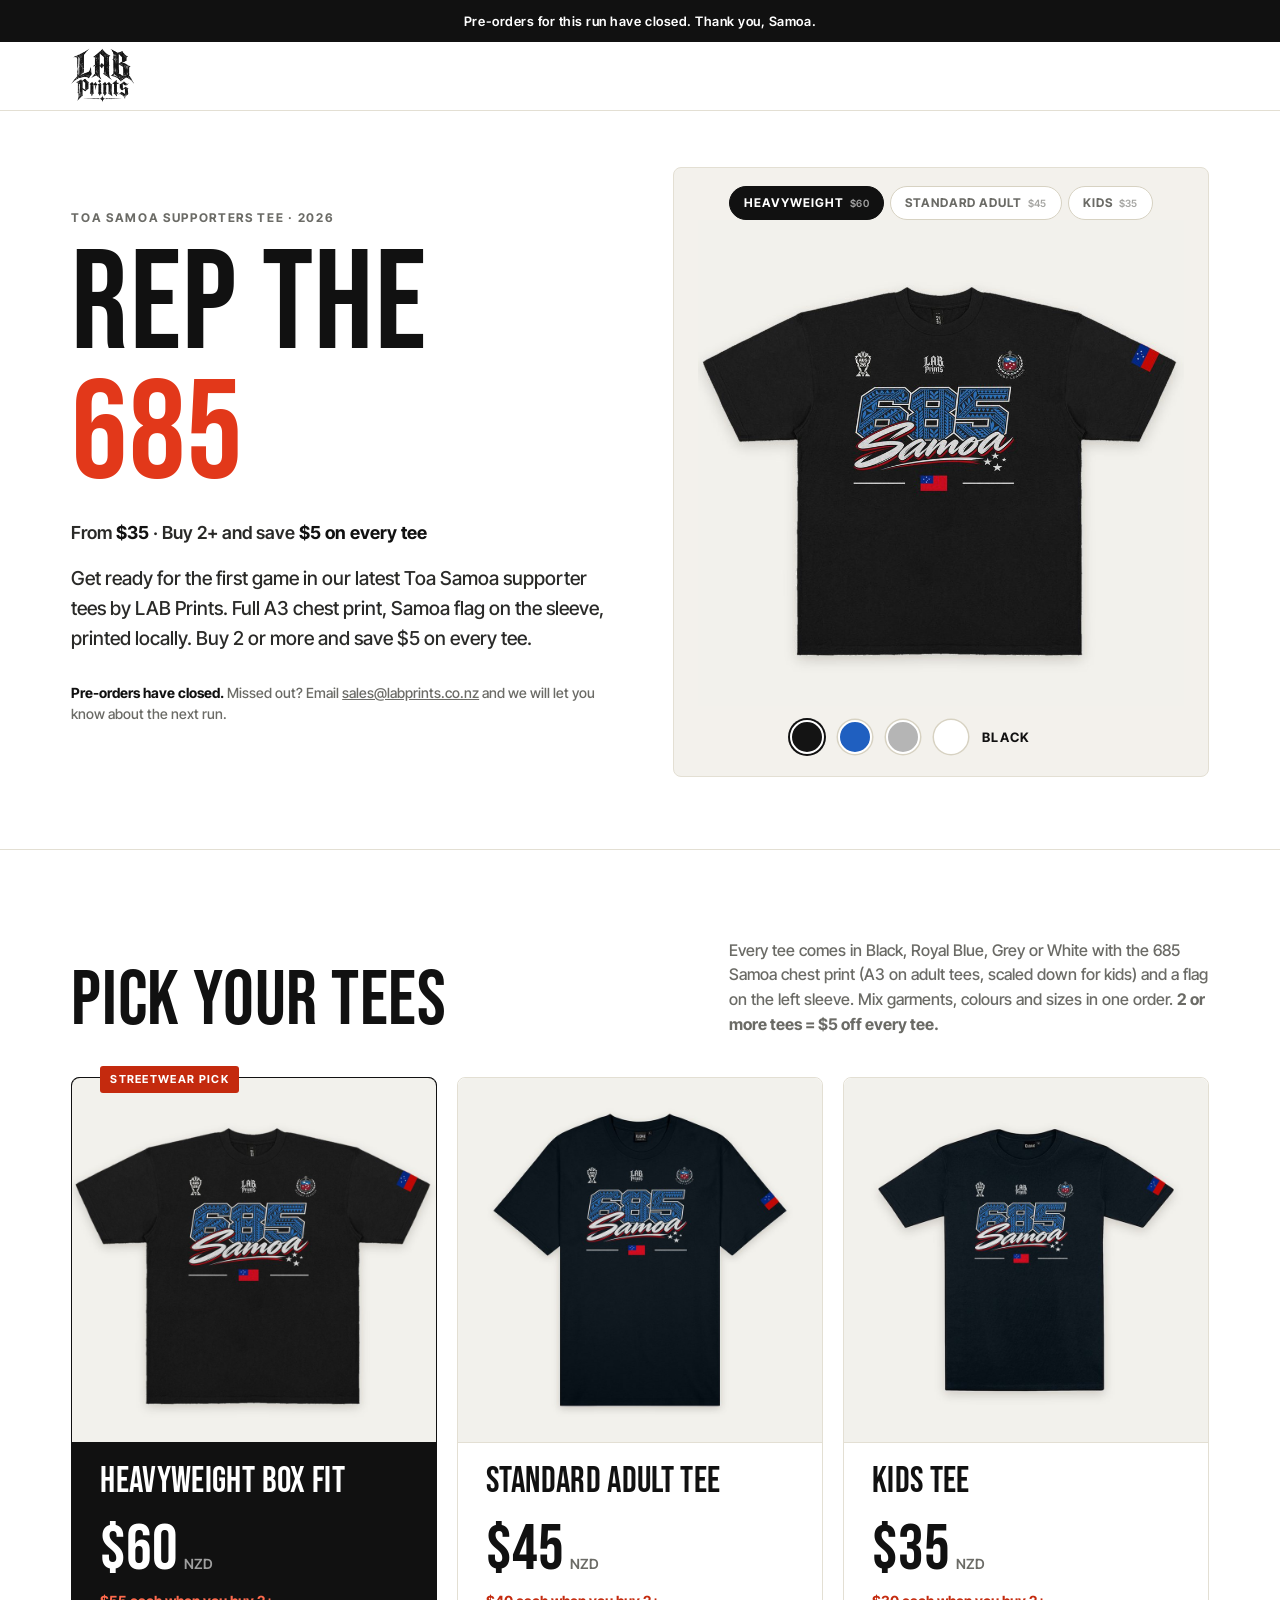
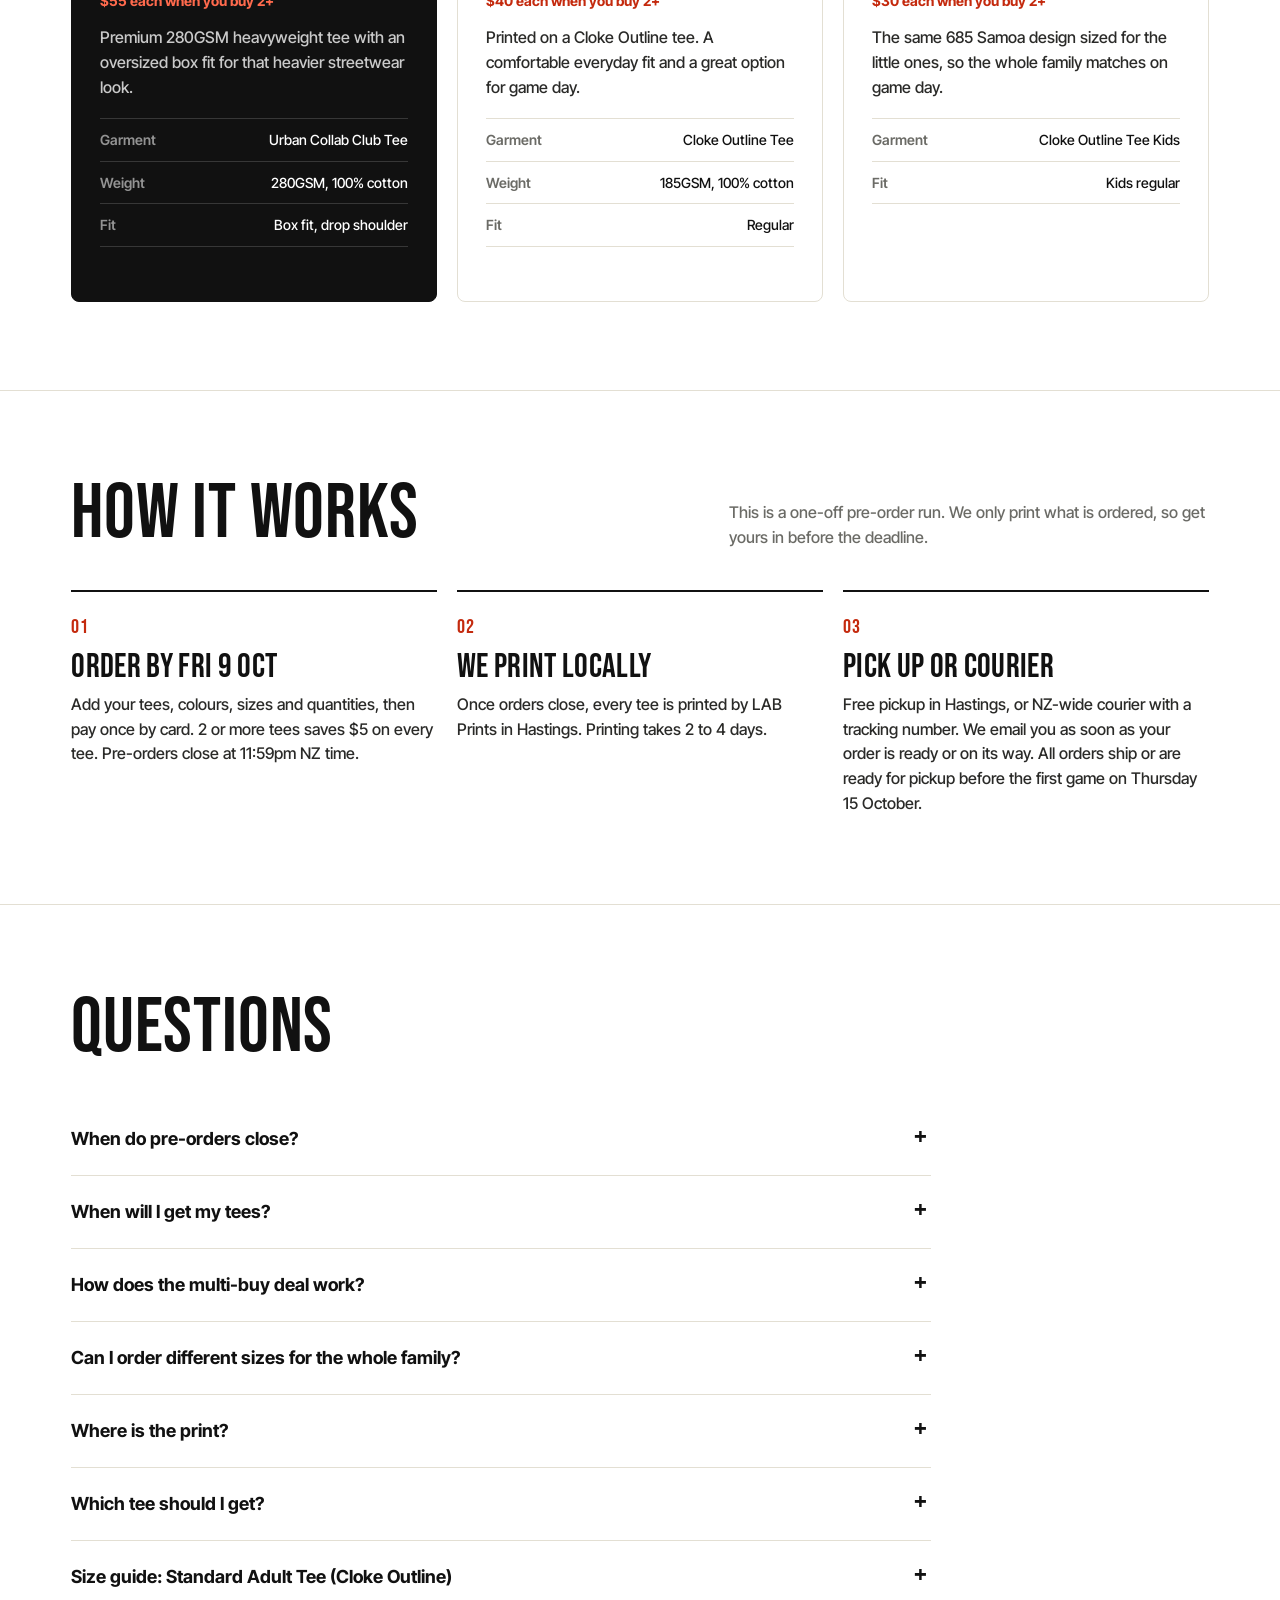
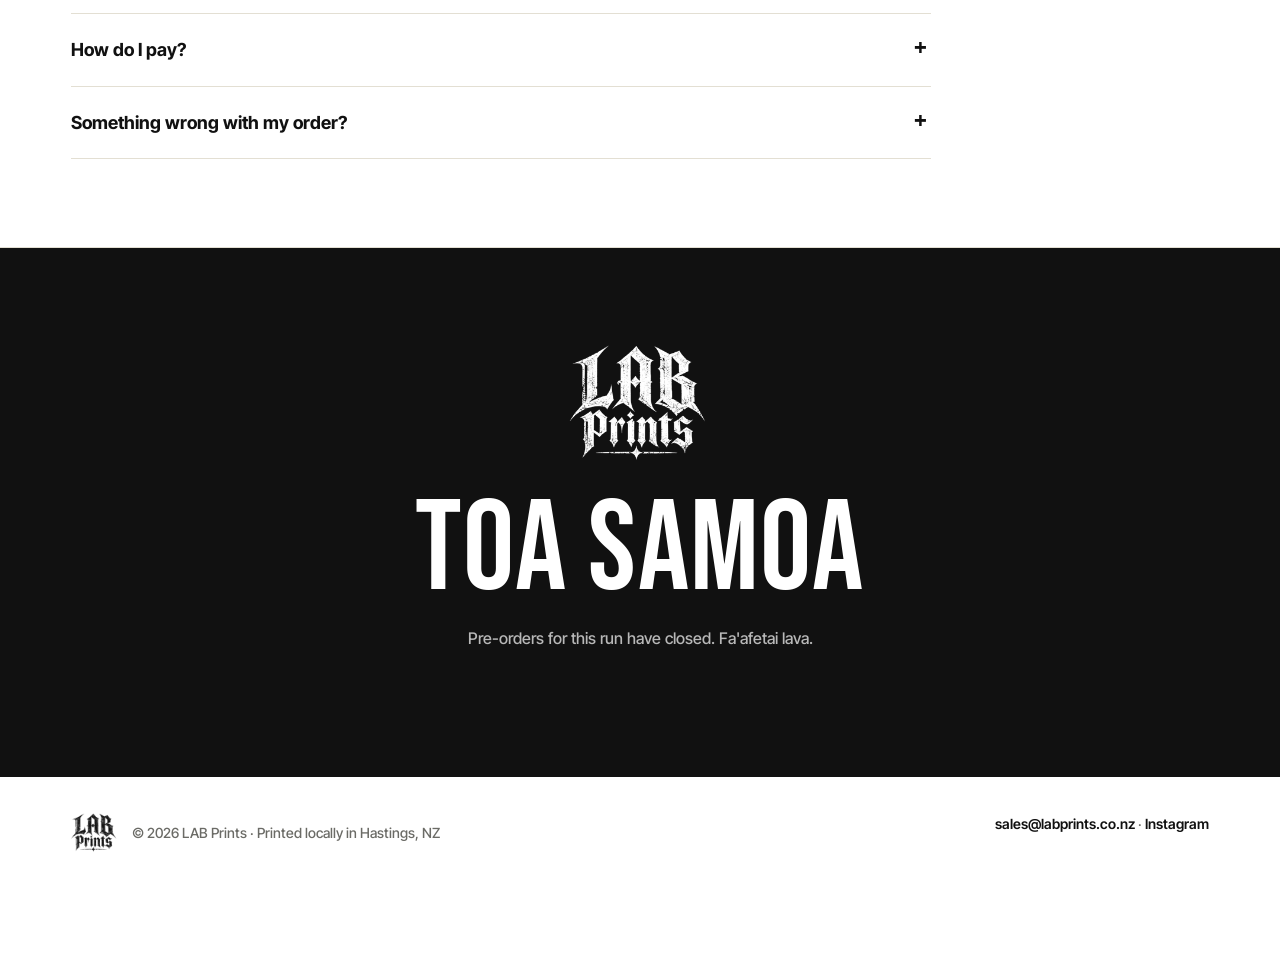
==== toa-samoa/index.html @ 1a9b5e5c "Toa Samoa: contact email sales@labprints.co.nz Co-Authored-By: Claude Opus 5.5 <noreply@anthropic.co" ====
<!doctype html>
<html lang="en-NZ">
<head>
<meta charset="utf-8">
<meta name="viewport" content="width=device-width, initial-scale=1, viewport-fit=cover">
<title>Toa Samoa Supporters Tee Pre-Order | LAB Prints</title>
<meta name="description" content="Rep the 685. Toa Samoa supporter tees printed locally in Hastings by LAB Prints. Heavyweight box fit $60, standard adult $45, kids $35. Black, Royal Blue, Grey and White. Pre-orders close Friday 9 October.">
<meta name="theme-color" content="#111111">
<link rel="icon" href="icon.png" type="image/png">
<link rel="apple-touch-icon" href="icon.png">

<meta property="og:type" content="website">
<meta property="og:title" content="Toa Samoa Supporters Tees. Pre-orders close Fri 9 Oct">
<meta property="og:description" content="Rep the 685. Heavyweight box fit $60 · Standard adult $45 · Kids $35. Black, Royal Blue, Grey and White. Printed locally by LAB Prints.">
<meta property="og:url" content="https://lab-toa-samoa.vercel.app/">
<meta property="og:image" content="https://lab-toa-samoa.vercel.app/og.jpg">
<link rel="canonical" href="https://lab-toa-samoa.vercel.app/">
<meta property="og:image:width" content="1200">
<meta property="og:image:height" content="630">
<meta name="twitter:card" content="summary_large_image">

<link rel="preconnect" href="https://fonts.googleapis.com">
<link rel="preconnect" href="https://fonts.gstatic.com" crossorigin>
<link href="https://fonts.googleapis.com/css2?family=Bebas+Neue&family=Inter+Tight:wght@400;500;600;700&display=swap" rel="stylesheet">
<link rel="preload" as="image" href="img/boxfit-black.jpg">


<style>
:root{
  --bg:#FFFFFF; --bg-2:#F3F1EC; --bg-4:#ECE9E1;
  --ink:#111111; --ink-2:#2A2A28; --ink-3:#6B6B66; --ink-4:#9A9A93;
  --line:#E3DFD3; --line-2:#D7D2C2;
  --heat:#E2381A; --heat-text:#C42A0E; --heat-on-ink:#FF6A4D;
  --pad:clamp(20px,4vw,64px); --maxw:1240px;
  --display:"Bebas Neue","Helvetica Neue Condensed","Arial Narrow",sans-serif;
  --body:"Inter Tight","Helvetica Neue",Helvetica,Arial,sans-serif;
  --tee:#141414;
}
*,*::before,*::after{box-sizing:border-box}
html{scroll-behavior:smooth}
body{margin:0;background:var(--bg);color:var(--ink);font-family:var(--body);font-weight:500;font-size:16px;line-height:1.55;-webkit-font-smoothing:antialiased;overflow-x:hidden}
img{max-width:100%;display:block}
a{color:inherit}
.wrap{max-width:var(--maxw);margin:0 auto;padding:0 var(--pad)}
h1,h2,h3{font-family:var(--display);font-weight:400;letter-spacing:.01em;line-height:.92;margin:0;text-transform:uppercase}
.eyebrow{font-size:12px;font-weight:700;letter-spacing:.14em;text-transform:uppercase;color:var(--ink-3)}

/* promo */
.promo{background:var(--ink);color:#fff;font-size:13px;font-weight:600;letter-spacing:.04em;text-align:center;padding:11px 16px}
.promo b{color:#fff}
.promo .dot{display:inline-block;width:7px;height:7px;border-radius:50%;background:var(--heat);margin-right:8px;vertical-align:1px;animation:pulse 1.6s infinite}
@keyframes pulse{50%{opacity:.25}}

/* nav */
nav{position:sticky;top:0;z-index:20;background:rgba(255,255,255,.94);backdrop-filter:blur(10px);border-bottom:1px solid var(--line)}
nav .wrap{display:flex;align-items:center;justify-content:space-between;height:68px}
.logo{display:block;line-height:0}
.logo img{height:56px;width:auto}
.final-logo{height:120px;width:auto;margin:0 auto 28px}
.foot-brand{display:flex;align-items:center;gap:14px}
.foot-brand img{height:40px;width:auto}
.btn{display:inline-flex;align-items:center;justify-content:center;gap:10px;font-family:var(--body);font-weight:700;font-size:14px;letter-spacing:.08em;text-transform:uppercase;text-decoration:none;border-radius:999px;padding:16px 28px;border:1.5px solid var(--ink);cursor:pointer;transition:transform .15s ease,background .15s ease,color .15s ease}
.btn:hover{transform:translateY(-1px)}
.btn-ink{background:var(--ink);color:#fff}
.btn-ink:hover{background:#000}
.btn-line{background:transparent;color:var(--ink)}
.btn-line:hover{background:var(--ink);color:#fff}
.btn-sm{padding:10px 18px;font-size:12px}
.btn[aria-disabled="true"]{background:var(--bg-4);border-color:var(--bg-4);color:var(--ink-4);pointer-events:none}

/* hero */
.hero{padding:56px 0 72px;border-bottom:1px solid var(--line)}
.hero .wrap{display:grid;grid-template-columns:1.02fr 1fr;gap:56px;align-items:center}
.hero h1{font-size:clamp(76px,11vw,168px);margin:14px 0 18px}
.hero h1 span{display:block;color:var(--heat)}
.hero p.lead{font-size:clamp(17px,1.5vw,20px);color:var(--ink-2);max-width:30em;margin:0 0 28px}
.hero .ctas{display:flex;gap:12px;flex-wrap:wrap}

.hero-price{font-size:clamp(16px,1.4vw,19px);font-weight:600;margin:0 0 18px;color:var(--ink-2)}
.hero-price b{color:var(--ink)}
.sg{margin-left:8px;color:var(--ink);text-transform:none;letter-spacing:0;font-weight:600}
.card.feature .sg{color:#fff}
a,button,select,input,label{touch-action:manipulation;-webkit-tap-highlight-color:transparent}
.count{display:flex;gap:10px;margin:0 0 30px}
.count div{background:var(--bg-2);border:1px solid var(--line);border-radius:6px;min-width:76px;padding:12px 10px 10px;text-align:center}
.count b{display:block;font-family:var(--display);font-weight:400;font-size:42px;line-height:1}
.count small{font-size:11px;font-weight:700;letter-spacing:.12em;text-transform:uppercase;color:var(--ink-3)}
.closes{font-size:14px;color:var(--ink-3);margin:0 0 10px}
.closes b{color:var(--ink)}

/* tee stage */
.stage{background:var(--bg-2);border:1px solid var(--line);border-radius:8px;padding:18px 24px 22px}
.tee-photo{width:100%;height:auto;aspect-ratio:1;object-fit:contain}
.toggle{display:flex;gap:6px;justify-content:center;flex-wrap:wrap}
.tg{font:700 12px/1 var(--body);letter-spacing:.08em;text-transform:uppercase;padding:10px 14px;border-radius:999px;border:1.5px solid var(--line-2);background:#fff;color:var(--ink-3);cursor:pointer}
.tg[aria-pressed="true"]{background:var(--ink);border-color:var(--ink);color:#fff}
.tg small{margin-left:6px;font-weight:600;opacity:.6;letter-spacing:.04em}
[id]{scroll-margin-top:76px}
.card-img{margin:-28px -28px 22px;background:var(--bg-2);border-radius:8px 8px 0 0;overflow:hidden;border-bottom:1px solid var(--line)}
.card-img img{width:100%;height:auto;aspect-ratio:1}
.card.feature .card-img{border-bottom-color:var(--ink)}
.dots button{width:18px;height:18px;border-radius:50%;padding:0;cursor:pointer;border:2px solid #fff;box-shadow:0 0 0 1px rgba(0,0,0,.2)}
.card.feature .dots button{border-color:var(--ink);box-shadow:0 0 0 1px rgba(255,255,255,.45)}
.dots button[aria-pressed="true"],.card.feature .dots button[aria-pressed="true"]{box-shadow:0 0 0 2px var(--heat)}
.chart{margin:4px 0 22px;border:1px solid var(--line);border-radius:6px;max-width:640px}
.count-pill{display:inline-grid;place-items:center;min-width:20px;height:20px;padding:0 6px;border-radius:999px;background:var(--heat);color:#fff;font-size:11px;letter-spacing:0}
.paid{background:#1F7A3D;color:#fff;font-size:15px;padding:14px 0}

/* buy controls */
.deal-note{margin:-8px 0 14px!important;font-size:14px;font-weight:700;color:var(--heat-text)!important}
.card.feature .deal-note{color:var(--heat-on-ink)!important}
.buy{margin-top:auto;display:grid;gap:14px}
.buy .row{display:grid;grid-template-columns:1fr auto;gap:12px}
.field{display:flex;flex-direction:column;gap:6px;font-size:12px;font-weight:700;letter-spacing:.1em;text-transform:uppercase;color:var(--ink-3)}
.buy > .field{flex-direction:row;justify-content:space-between;align-items:center}
.field b{color:var(--ink);letter-spacing:.06em;margin-left:4px}
.card.feature .field{color:rgba(255,255,255,.55)}
.card.feature .field b{color:#fff}
.size,.qty{height:46px;border:1.5px solid var(--line-2);border-radius:6px;background:#fff;color:var(--ink);font:600 15px var(--body)}
.size{padding:0 12px;width:100%}
.qty{display:flex;align-items:stretch;overflow:hidden}
.qty button{width:40px;border:0;background:transparent;font:600 20px var(--body);cursor:pointer;color:inherit}
.qty input{width:44px;border:0;text-align:center;font:inherit;color:inherit;background:transparent;-moz-appearance:textfield}
.qty input::-webkit-inner-spin-button,.qty input::-webkit-outer-spin-button{-webkit-appearance:none;margin:0}
.card.feature .size,.card.feature .qty{background:#1d1d1d;border-color:#3a3a3a;color:#fff}
.buy .btn{width:100%}

/* order */
.order{background:var(--bg-2)}
.order-grid{display:grid;grid-template-columns:1.4fr 1fr;gap:28px;align-items:start}
.empty{font-size:17px;color:var(--ink-3);margin:0}
.lines{list-style:none;margin:0;padding:0;display:grid;gap:10px}
.line{display:grid;grid-template-columns:72px 1fr auto;gap:16px;align-items:center;background:#fff;border:1px solid var(--line);border-radius:8px;padding:10px 14px 10px 10px}
.line img{width:72px;height:72px;border-radius:4px;background:#fff}
.line h4{margin:0 0 2px;font-size:15px;font-weight:700}
.line small{display:block;color:var(--ink-3);font-size:13px}
.line .right{display:flex;flex-direction:column;align-items:end;gap:6px}
.line .qty{height:36px}
.line .qty button{width:32px;font-size:18px}
.line .qty input{width:34px}
.line .amt{font-weight:700}
.line .rm{border:0;background:none;color:var(--ink-3);font:600 12px var(--body);text-decoration:underline;cursor:pointer;padding:0}
.summary{background:#fff;border:1px solid var(--line);border-radius:8px;padding:24px;position:sticky;top:90px}
.deal-meter{font-size:14px;font-weight:600;padding:12px 14px;border-radius:6px;background:var(--bg-2);margin-bottom:16px}
.deal-meter.on{background:#E8F3EC;color:#1F7A3D}
.summary dl{margin:0 0 6px}
.summary dl div{display:flex;justify-content:space-between;padding:8px 0;border-bottom:1px solid var(--line)}
.summary dt{color:var(--ink-3)}
.summary dd{margin:0;font-weight:700}
.summary .save dd{color:#1F7A3D}
.summary .total{border-bottom:0!important;padding-top:14px!important}
.summary .total dt{color:var(--ink);font-weight:700}
.summary .total dd{font-family:var(--display);font-weight:400;font-size:40px;line-height:1}
.ship-note,.secure{font-size:13px;color:var(--ink-3);margin:6px 0 16px}
.secure{margin:12px 0 0;text-align:center}
.summary .btn{width:100%}
.btn:disabled{opacity:.35;cursor:not-allowed;transform:none}
.err{color:#B3261E;font-size:14px;font-weight:600;margin:12px 0 0}
/* details form */
.details{margin-top:26px;background:#fff;border:1px solid var(--line);border-radius:8px;padding:24px}
.details h3{font-size:34px;margin-bottom:6px}
.details .hint{margin:0 0 18px;color:var(--ink-3);font-size:14px}
.fgrid{display:grid;grid-template-columns:1fr 1fr;gap:14px;margin-bottom:14px}
.f{display:flex;flex-direction:column;gap:6px;font-size:12px;font-weight:700;letter-spacing:.1em;text-transform:uppercase;color:var(--ink-3)}
.f.full{grid-column:1/-1}
.f input{height:48px;border:1.5px solid var(--line-2);border-radius:6px;padding:0 14px;font:500 16px var(--body);color:var(--ink);background:#fff;letter-spacing:0;text-transform:none}
.f input:focus,.size:focus{outline:2px solid var(--ink);outline-offset:1px;border-color:var(--ink)}
.f input[aria-invalid="true"]{border-color:#B3261E;background:#FDF3F2}
.deliv{border:0;padding:0;margin:4px 0 14px;display:grid;gap:10px}
.deliv legend{font-size:12px;font-weight:700;letter-spacing:.1em;text-transform:uppercase;color:var(--ink-3);margin-bottom:8px;padding:0}
.opt{display:grid;grid-template-columns:auto 1fr auto;gap:12px;align-items:center;border:1.5px solid var(--line-2);border-radius:8px;padding:14px 16px;cursor:pointer}
.opt:has(input:checked){border-color:var(--ink);box-shadow:inset 0 0 0 1px var(--ink)}
.opt input{width:18px;height:18px;accent-color:var(--ink);margin:0}
.opt b{display:block;font-size:15px}
.opt small{color:var(--ink-3);font-size:13px}
.opt em{font-style:normal;font-weight:700}

/* confirmation */
.confirm{padding:64px 0 88px;border-bottom:1px solid var(--line)}
.c-head{max-width:720px;margin-bottom:36px}
.tick{display:grid;place-items:center;width:56px;height:56px;border-radius:50%;background:#1F7A3D;margin-bottom:22px}
.tick::after{content:"";width:20px;height:11px;border:solid #fff;border-width:0 0 3px 3px;transform:translateY(-3px) rotate(-45deg)}
.confirm h1{font-size:clamp(64px,9vw,128px);margin:12px 0 14px}
.confirm .lead{font-size:clamp(17px,1.5vw,20px);color:var(--ink-2);margin:0}
.c-grid{display:grid;grid-template-columns:1fr 1fr;gap:20px;margin-bottom:32px}
.c-card{border:1px solid var(--line);border-radius:8px;padding:26px;background:#fff}
.c-card h3{font-size:34px;margin-bottom:12px}
.c-row{display:flex;justify-content:space-between;gap:12px;padding:12px 0;border-bottom:1px solid var(--line)}
.c-row span{color:var(--ink-3)}
.c-total{border-bottom:0}
.c-total b{font-family:var(--display);font-weight:400;font-size:40px;line-height:1}
.c-items{list-style:none;margin:0;padding:0}
.c-items li{display:flex;justify-content:space-between;gap:16px;padding:12px 0;border-bottom:1px solid var(--line);font-size:15px}
.c-items li span{color:var(--ink-2)}
.c-steps{margin:0;padding-left:20px;display:grid;gap:12px;color:var(--ink-2)}
.c-steps b{color:var(--ink)}
.c-help{margin:20px 0 0;font-size:14px;color:var(--ink-3)}
.c-wait{color:var(--ink-3)}
body.is-confirm > :not(nav):not(#confirm):not(footer):not(script):not(.toast){display:none!important}

.toast{position:fixed;left:50%;bottom:88px;transform:translateX(-50%);background:var(--ink);color:#fff;padding:12px 18px;border-radius:999px;font-size:14px;font-weight:600;z-index:40;box-shadow:var(--shadow-hover,0 10px 30px rgba(0,0,0,.25));white-space:nowrap}
.toast a{color:#fff;margin-left:8px}
.swatches{display:flex;justify-content:center;align-items:center;gap:14px;margin-top:14px;flex-wrap:wrap}
.sw{width:34px;height:34px;border-radius:50%;border:2px solid #fff;box-shadow:0 0 0 1.5px var(--line-2);cursor:pointer;padding:0}
.sw[aria-pressed="true"]{box-shadow:0 0 0 2px var(--ink)}
.sw-label{font-size:13px;font-weight:700;letter-spacing:.1em;text-transform:uppercase;min-width:110px}

/* sections */
section.block{padding:88px 0;border-bottom:1px solid var(--line)}
.head{display:flex;justify-content:space-between;align-items:end;gap:24px;margin-bottom:40px;flex-wrap:wrap}
.head h2{font-size:clamp(48px,6vw,88px)}
.head p{max-width:30em;color:var(--ink-3);margin:0}

/* products */
.grid{display:grid;grid-template-columns:repeat(3,1fr);gap:20px}
.card{border:1px solid var(--line);border-radius:8px;padding:28px;display:flex;flex-direction:column;background:#fff;position:relative}
.card.feature{background:var(--ink);color:#fff;border-color:var(--ink)}
.tag{position:absolute;top:-12px;left:28px;background:var(--heat-text);color:#fff;font-size:11px;font-weight:700;letter-spacing:.12em;text-transform:uppercase;padding:5px 10px;border-radius:3px}
.card h3{font-size:36px;margin-bottom:6px}
.price{font-family:var(--display);font-size:64px;line-height:1;margin:14px 0 16px}
.price small{font-family:var(--body);font-size:14px;font-weight:600;color:var(--ink-3);letter-spacing:0;margin-left:6px}
.card.feature .price small{color:rgba(255,255,255,.6)}
.card p{margin:0 0 18px;color:var(--ink-2)}
.card.feature p{color:rgba(255,255,255,.78)}
.spec{list-style:none;padding:0;margin:0 0 26px;border-top:1px solid var(--line);font-size:14px}
.card.feature .spec{border-color:rgba(255,255,255,.16)}
.spec li{display:flex;justify-content:space-between;gap:12px;padding:10px 0;border-bottom:1px solid var(--line)}
.card.feature .spec li{border-color:rgba(255,255,255,.16)}
.spec span:first-child{color:var(--ink-3);font-weight:600}
.card.feature .spec span:first-child{color:rgba(255,255,255,.55)}
.dots{display:inline-flex;gap:10px}
.dots button{width:26px;height:26px}
.card.feature .btn-ink{background:#fff;color:var(--ink);border-color:#fff}

/* steps */
.steps{display:grid;grid-template-columns:repeat(3,1fr);gap:20px;counter-reset:s}
.step{border-top:2px solid var(--ink);padding-top:20px}
.step b{font-family:var(--display);font-weight:400;font-size:20px;letter-spacing:.06em;color:var(--heat-text)}
.step h3{font-size:34px;margin:8px 0 10px}
.step p{margin:0;color:var(--ink-2)}

/* get it */
.two{display:grid;grid-template-columns:1fr 1fr;gap:20px}
.panel{background:var(--bg-2);border:1px solid var(--line);border-radius:8px;padding:30px}
.panel h3{font-size:34px;margin-bottom:10px}
.panel p{margin:0;color:var(--ink-2)}

/* faq */
.faq{max-width:860px}
details{border-bottom:1px solid var(--line)}
summary{list-style:none;cursor:pointer;padding:22px 40px 22px 0;font-weight:700;font-size:18px;position:relative}
summary::-webkit-details-marker{display:none}
summary::after{content:"+";position:absolute;right:4px;top:50%;transform:translateY(-50%);font-family:var(--display);font-size:32px;font-weight:400;transition:transform .2s}
details[open] summary::after{transform:translateY(-50%) rotate(45deg)}
details p{margin:0 0 22px;color:var(--ink-2);max-width:44em}

/* final */
.final{background:var(--ink);color:#fff;padding:96px 0;text-align:center}
.final h2{font-size:clamp(64px,10vw,150px)}
.final p{color:rgba(255,255,255,.7);margin:16px auto 30px;max-width:34em}
.final .btn-ink{background:#fff;color:var(--ink);border-color:#fff}

footer{padding:36px 0 110px;font-size:14px;color:var(--ink-3)}
footer .wrap{display:flex;justify-content:space-between;gap:16px;flex-wrap:wrap}
footer a{text-decoration:none;font-weight:600;color:var(--ink)}

/* sticky mobile bar */
.bar{display:none}

/* closed state */
.is-closed .open-only{display:none!important}
.closed-only{display:none}
.is-closed .closed-only{display:block}

@media (max-width:960px){
  .hero .wrap{grid-template-columns:1fr;gap:28px}
  .stage{order:-1}
  .grid,.steps{grid-template-columns:1fr}
  .grid{gap:28px}
  .two{grid-template-columns:1fr}
  .order-grid,.c-grid{grid-template-columns:1fr}
  .summary{position:static}
}
@media (max-width:600px){
  .hero{padding:32px 0 56px}
  section.block{padding:64px 0}
  .count div{min-width:0;flex:1;padding:10px 4px 8px}
  .count b{font-size:34px}
  .hero .ctas .btn{width:100%}
  nav .btn{display:none}
  nav .wrap{height:60px}
  nav{backdrop-filter:none;background:#fff}
  .logo img{height:48px}
  .promo{font-size:12px;padding:9px 12px}
  .fgrid{grid-template-columns:1fr}
  .details{padding:18px}

  /* hero: headline, price, deal, photo and CTA on the first screen */
  .hero{padding:18px 0 40px}
  .hero .wrap{gap:0}
  .hero-text{display:contents}
  .hero .eyebrow{order:1;font-size:11px}
  .hero h1{order:2;font-size:64px;margin:6px 0 8px}
  .hero h1 span{display:inline;margin-left:.18em}
  .hero-price{order:3;font-size:15px;margin:0 0 14px}
  .stage{order:4;padding:6px 10px 14px;margin-bottom:16px}
  .stage .toggle{display:grid;grid-template-columns:repeat(3,1fr);gap:4px;background:#fff;border:1px solid var(--line);border-radius:12px;padding:4px;margin:4px 0 2px}
  .tg{border:0;border-radius:9px;min-height:48px;padding:8px 4px;font-size:11px;line-height:1.15;letter-spacing:.05em;display:flex;flex-direction:column;align-items:center;justify-content:center;gap:3px}
  .tg small{margin:0;font-size:12px;opacity:.65}
  .tg[aria-pressed="true"] small{opacity:.8}
  [id]{scroll-margin-top:66px}
  .buy > .field > span{white-space:nowrap}
  .dots{gap:10px}
  .tee-photo{max-width:270px;margin:0 auto}
  .swatches{margin-top:4px;gap:12px}
  .hero .open-only{order:5}
  .hero .closed-only{order:5}
  .hero p.lead{order:6;font-size:15px;margin:22px 0 0;color:var(--ink-3)}
  .closes{margin-bottom:6px;font-size:13px}
  .count{gap:8px;margin-bottom:14px}
  .count b{font-size:28px}
  .count small{font-size:10px}
  .desk-only{display:none!important}

  /* product cards: shorter, bigger tap targets */
  .grid{gap:22px}
  .card{padding:20px}
  .card-img{margin:-20px -20px 16px}
  .card-img img{aspect-ratio:5/4;object-fit:cover}
  .card h3{font-size:30px}
  .price{font-size:52px;margin:8px 0 12px}
  .card p{margin-bottom:12px;font-size:15px}
  .spec{font-size:13px;margin-bottom:18px}
  .spec li{padding:7px 0}
  .dots{gap:12px}
  .dots button{width:34px;height:34px}
  .size,.qty{height:50px;font-size:16px}
  .qty button{width:44px}
  .qty input{font-size:16px}
  .buy .btn{padding:17px 20px}
  .line .qty input,.f input{font-size:16px}
  section.block{padding:52px 0}
  .head{margin-bottom:24px}
  .head h2{font-size:52px}
  .step h3{font-size:28px}
  .steps{gap:26px}
  summary{font-size:16px;padding:18px 36px 18px 0}
  .final{padding:64px 0}
  .final-logo{height:90px}
  .bar{display:flex;position:fixed;left:0;right:0;bottom:0;z-index:30;background:#fff;border-top:1px solid var(--line);padding:12px 16px calc(12px + env(safe-area-inset-bottom));align-items:center;justify-content:space-between;gap:12px}
  .bar div{font-size:13px;color:var(--ink-3);line-height:1.3}
  .bar div b{display:block;color:var(--ink);font-size:15px}
}
@media (prefers-reduced-motion:reduce){*{transition:none!important;animation:none!important}html{scroll-behavior:auto}}
</style>
</head>
<body>

<div class="promo open-only"><span class="dot"></span><b>Buy 2+ tees, save $5 on every tee.</b> Orders close Fri 9 Oct. Ready before the first game, Thu 15 Oct.</div>
<div class="promo closed-only">Pre-orders for this run have closed. Thank you, Samoa.</div>

<nav>
  <div class="wrap">
    <a class="logo" href="#top"><img src="logo-black-web.png" alt="LAB Prints" width="480" height="409"></a>
    <a class="btn btn-ink btn-sm open-only" href="#order">Your order <span class="count-pill" data-cart-count>0</span></a>
  </div>
</nav>

<section class="confirm" id="confirm" hidden>
  <div class="wrap">
    <div class="c-head">
      <span class="tick" aria-hidden="true"></span>
      <div class="eyebrow">Order confirmed</div>
      <h1 id="c-title">Fa'afetai!</h1>
      <p class="lead" id="c-lead">Your Toa Samoa pre-order is in.</p>
    </div>

    <div class="c-grid" id="c-body" hidden>
      <div class="c-card">
        <div class="c-row"><span>Order number</span><b id="c-ref"></b></div>
        <ul class="c-items" id="c-items"></ul>
        <div class="c-row"><span id="c-ship-label">Delivery</span><b id="c-ship"></b></div>
        <div class="c-row c-total"><span>Paid</span><b id="c-total"></b></div>
      </div>
      <div class="c-card">
        <h3>What happens next</h3>
        <ol class="c-steps">
          <li><b>Receipt emailed.</b> Sent to <span id="c-email"></span>. Check your spam folder if it is not there in a few minutes.</li>
          <li><b>We print after Fri 9 Oct.</b> Every tee is printed locally in Hastings once pre-orders close. Printing takes 2 to 4 days, and all orders ship or are ready for pickup before the first game on Thursday 15 October.</li>
          <li id="c-next"></li>
        </ol>
        <p class="c-help">Questions about your order? Email <a href="mailto:sales@labprints.co.nz">sales@labprints.co.nz</a> with your order number.</p>
      </div>
    </div>
    <p class="c-wait" id="c-wait">Loading your order...</p>
    <a class="btn btn-line" href="./">Back to the tees</a>
  </div>
</section>

<header class="hero" id="top">
  <div class="wrap">
    <div class="hero-text">
      <div class="eyebrow">Toa Samoa supporters tee · 2026</div>
      <h1>Rep the<span>685</span></h1>
      <p class="hero-price">From <b>$35</b> · Buy 2+ and save <b>$5 on every tee</b></p>
      <p class="lead">Get ready for the first game in our latest Toa Samoa supporter tees by LAB Prints. Full A3 chest print, Samoa flag on the sleeve, printed locally. Buy 2 or more and save $5 on every tee.</p>

      <div class="open-only">
        <p class="closes">Pre-orders close in</p>
        <div class="count" aria-live="polite">
          <div><b id="cd-d">0</b><small>Days</small></div>
          <div><b id="cd-h">00</b><small>Hrs</small></div>
          <div><b id="cd-m">00</b><small>Mins</small></div>
          <div><b id="cd-s">00</b><small>Secs</small></div>
        </div>
        <div class="ctas">
          <a class="btn btn-ink" id="hero-cta" href="#card-boxfit">Pre-order now</a>
          <a class="btn btn-line desk-only" href="#how">How it works</a>
        </div>
      </div>
      <div class="closed-only">
        <p class="closes"><b>Pre-orders have closed.</b> Missed out? Email <a href="mailto:sales@labprints.co.nz">sales@labprints.co.nz</a> and we will let you know about the next run.</p>
      </div>
    </div>

    <div class="stage">
      <div class="toggle" role="group" aria-label="Garment">
        <button class="tg" data-g="boxfit" aria-pressed="true">Heavyweight<small>$60</small></button>
        <button class="tg" data-g="adult" aria-pressed="false">Standard Adult<small>$45</small></button>
        <button class="tg" data-g="kids" aria-pressed="false">Kids<small>$35</small></button>
      </div>
      <img id="hero-tee" class="tee-photo" src="img/boxfit-black.jpg" alt="685 Samoa design on the Heavyweight Box Fit tee in Black" width="900" height="900" fetchpriority="high">
      <div class="swatches" role="group" aria-label="Tee colour">
        <button class="sw" style="background:#141414" data-c="black" data-n="Black" aria-pressed="true" aria-label="Black"></button>
        <button class="sw" style="background:#1F5FC0" data-c="royal" data-n="Royal Blue" aria-pressed="false" aria-label="Royal Blue"></button>
        <button class="sw" style="background:#B5B5B5" data-c="grey" data-n="Heather Grey" aria-pressed="false" aria-label="Heather Grey"></button>
        <button class="sw" style="background:#FFFFFF" data-c="white" data-n="White" aria-pressed="false" aria-label="White"></button>
        <span class="sw-label" id="sw-label">Black</span>
      </div>
    </div>
  </div>
</header>

<section class="block" id="tees">
  <div class="wrap">
    <div class="head">
      <h2>Pick your tees</h2>
      <p>Every tee comes in Black, Royal Blue, Grey or White with the 685 Samoa chest print (A3 on adult tees, scaled down for kids) and a flag on the left sleeve. Mix garments, colours and sizes in one order. <b>2 or more tees = $5 off every tee.</b></p>
    </div>
    <div class="grid">
      <article id="card-boxfit" class="card feature">
        <div class="card-img"><img data-g="boxfit" src="img/boxfit-black.jpg" alt="685 Samoa print on the Urban Collab heavyweight tee" width="900" height="900" loading="lazy"></div>
        <span class="tag">Streetwear pick</span>
        <h3>Heavyweight Box Fit</h3>
        <div class="price">$60<small>NZD</small></div>
        <p class="deal-note">$55 each when you buy 2+</p>
        <p>Premium 280GSM heavyweight tee with an oversized box fit for that heavier streetwear look.</p>
        <ul class="spec">
          <li><span>Garment</span><span>Urban Collab Club Tee</span></li>
          <li><span>Weight</span><span>280GSM, 100% cotton</span></li>
          <li><span>Fit</span><span>Box fit, drop shoulder</span></li>
        </ul>
        <div class="buy open-only" data-g="boxfit">
          <div class="field"><span>Colour <b class="cname">Black</b></span><span class="dots"><button type="button" style="background:#141414" data-c="black" data-n="Black" aria-pressed="true" aria-label="Black"></button><button type="button" style="background:#1F5FC0" data-c="royal" data-n="Royal Blue" aria-pressed="false" aria-label="Royal Blue"></button><button type="button" style="background:#B5B5B5" data-c="grey" data-n="Heather Grey" aria-pressed="false" aria-label="Heather Grey"></button><button type="button" style="background:#FFFFFF" data-c="white" data-n="White" aria-pressed="false" aria-label="White"></button></span></div>
          <div class="row">
            <label class="field"><span>Size</span><select class="size"><option>XS</option><option>S</option><option>M</option><option selected>L</option><option>XL</option><option>2XL</option><option>3XL</option><option>4XL</option><option>5XL</option></select></label>
            <div class="field"><span>Qty</span><div class="qty"><button type="button" data-d="-1" aria-label="Fewer">−</button><input type="number" min="1" max="50" value="1" inputmode="numeric" aria-label="Quantity"><button type="button" data-d="1" aria-label="More">+</button></div></div>
          </div>
          <button type="button" class="btn btn-ink add">Add to order</button>
        </div>
      </article>

      <article id="card-adult" class="card">
        <div class="card-img"><img data-g="adult" src="img/adult-black.jpg" alt="685 Samoa print on the Cloke Outline tee" width="900" height="900" loading="lazy"></div>
        <h3>Standard Adult Tee</h3>
        <div class="price">$45<small>NZD</small></div>
        <p class="deal-note">$40 each when you buy 2+</p>
        <p>Printed on a Cloke Outline tee. A comfortable everyday fit and a great option for game day.</p>
        <ul class="spec">
          <li><span>Garment</span><span>Cloke Outline Tee</span></li>
          <li><span>Weight</span><span>185GSM, 100% cotton</span></li>
          <li><span>Fit</span><span>Regular</span></li>
        </ul>
        <div class="buy open-only" data-g="adult">
          <div class="field"><span>Colour <b class="cname">Black</b></span><span class="dots"><button type="button" style="background:#141414" data-c="black" data-n="Black" aria-pressed="true" aria-label="Black"></button><button type="button" style="background:#1F5FC0" data-c="royal" data-n="Royal Blue" aria-pressed="false" aria-label="Royal Blue"></button><button type="button" style="background:#55575B" data-c="grey" data-n="Grey" aria-pressed="false" aria-label="Grey"></button><button type="button" style="background:#FFFFFF" data-c="white" data-n="White" aria-pressed="false" aria-label="White"></button></span></div>
          <div class="row">
            <label class="field"><span>Size <a class="sg" href="#size-guide">Size guide</a></span><select class="size"><option>S</option><option>M</option><option selected>L</option><option>XL</option><option>2XL</option><option>3XL</option><option>4XL</option><option>5XL</option></select></label>
            <div class="field"><span>Qty</span><div class="qty"><button type="button" data-d="-1" aria-label="Fewer">−</button><input type="number" min="1" max="50" value="1" inputmode="numeric" aria-label="Quantity"><button type="button" data-d="1" aria-label="More">+</button></div></div>
          </div>
          <button type="button" class="btn btn-ink add">Add to order</button>
        </div>
      </article>

      <article id="card-kids" class="card">
        <div class="card-img"><img data-g="kids" src="img/kids-black.jpg" alt="685 Samoa print on the Cloke Outline kids tee" width="900" height="900" loading="lazy"></div>
        <h3>Kids Tee</h3>
        <div class="price">$35<small>NZD</small></div>
        <p class="deal-note">$30 each when you buy 2+</p>
        <p>The same 685 Samoa design sized for the little ones, so the whole family matches on game day.</p>
        <ul class="spec">
          <li><span>Garment</span><span>Cloke Outline Tee Kids</span></li>
          <li><span>Fit</span><span>Kids regular</span></li>
        </ul>
        <div class="buy open-only" data-g="kids">
          <div class="field"><span>Colour <b class="cname">Black</b></span><span class="dots"><button type="button" style="background:#141414" data-c="black" data-n="Black" aria-pressed="true" aria-label="Black"></button><button type="button" style="background:#1F5FC0" data-c="royal" data-n="Royal Blue" aria-pressed="false" aria-label="Royal Blue"></button><button type="button" style="background:#55575B" data-c="grey" data-n="Grey" aria-pressed="false" aria-label="Grey"></button><button type="button" style="background:#FFFFFF" data-c="white" data-n="White" aria-pressed="false" aria-label="White"></button></span></div>
          <div class="row">
            <label class="field"><span>Size</span><select class="size"><option>2</option><option>4</option><option>6</option><option selected>8</option><option>10</option><option>12</option><option>14</option></select></label>
            <div class="field"><span>Qty</span><div class="qty"><button type="button" data-d="-1" aria-label="Fewer">−</button><input type="number" min="1" max="50" value="1" inputmode="numeric" aria-label="Quantity"><button type="button" data-d="1" aria-label="More">+</button></div></div>
          </div>
          <button type="button" class="btn btn-ink add">Add to order</button>
        </div>
      </article>
    </div>
  </div>
</section>

<section class="block order open-only" id="order">
  <div class="wrap">
    <div class="head">
      <h2>Your order</h2>
      <p>Add as many tees as you like, fill in your details, then pay once by card.</p>
    </div>
    <div class="order-grid">
      <div>
        <p class="empty" id="cart-empty">Nothing in your order yet. <a href="#tees">Pick your tees</a>.</p>
        <ul class="lines" id="cart-lines"></ul>

        <form class="details" id="details" novalidate hidden>
          <h3>Your details</h3>
          <p class="hint">Your receipt goes to this email. If you choose courier, your tracking number does too.</p>
          <div class="fgrid">
            <label class="f"><span>Full name</span><input name="name" autocomplete="name" required></label>
            <label class="f"><span>Phone</span><input name="phone" type="tel" autocomplete="tel" inputmode="tel" required></label>
            <label class="f full"><span>Email for receipt</span><input name="email" type="email" autocomplete="email" inputmode="email" required></label>
          </div>

          <fieldset class="deliv">
            <legend>Getting your tees</legend>
            <label class="opt"><input type="radio" name="delivery" value="pickup" checked><span><b>Pickup in Hastings</b><small>Free. We will email pickup details when your order is ready.</small></span><em>Free</em></label>
            <label class="opt"><input type="radio" name="delivery" value="courier"><span><b>NZ-wide courier</b><small>Tracking number emailed when it ships.</small></span><em data-courier>$6</em></label>
          </fieldset>

          <div class="fgrid" id="addr" hidden>
            <label class="f full"><span>Street address</span><input name="line1" autocomplete="address-line1"></label>
            <label class="f"><span>Suburb</span><input name="suburb" autocomplete="address-line2"></label>
            <label class="f"><span>Town / city</span><input name="city" autocomplete="address-level2"></label>
            <label class="f"><span>Postcode</span><input name="postcode" inputmode="numeric" maxlength="4" autocomplete="postal-code"></label>
          </div>

          <label class="f full"><span>Order notes (optional)</span><input name="notes" maxlength="300" placeholder="e.g. please bag each family member's tee separately"></label>
        </form>
      </div>
      <aside class="summary" aria-live="polite">
        <div class="deal-meter" id="deal-meter"></div>
        <dl>
          <div><dt>Tees</dt><dd id="sum-count">0</dd></div>
          <div><dt>Subtotal</dt><dd id="sum-sub">$0</dd></div>
          <div class="save" id="sum-save-row" hidden><dt>Multi-buy saving</dt><dd id="sum-save">-$0</dd></div>
          <div><dt id="sum-ship-label">Pickup in Hastings</dt><dd id="sum-ship">Free</dd></div>
          <div class="total"><dt>Total</dt><dd id="sum-total">$0</dd></div>
        </dl>
        <p class="ship-note">Fill in your details, then pay by card on the next screen.</p>
        <button type="button" class="btn btn-ink" id="checkout" disabled>Pay securely</button>
        <p class="err" id="checkout-err" role="alert" hidden></p>
        <p class="secure">Card payment by Stripe. You get an email receipt straight away.</p>
      </aside>
    </div>
  </div>
</section>

<section class="block" id="how">
  <div class="wrap">
    <div class="head">
      <h2>How it works</h2>
      <p>This is a one-off pre-order run. We only print what is ordered, so get yours in before the deadline.</p>
    </div>
    <div class="steps">
      <div class="step"><b>01</b><h3>Order by Fri 9 Oct</h3><p>Add your tees, colours, sizes and quantities, then pay once by card. 2 or more tees saves $5 on every tee. Pre-orders close at 11:59pm NZ time.</p></div>
      <div class="step"><b>02</b><h3>We print locally</h3><p>Once orders close, every tee is printed by LAB Prints in Hastings. Printing takes 2 to 4 days.</p></div>
      <div class="step"><b>03</b><h3>Pick up or courier</h3><p>Free pickup in Hastings, or NZ-wide courier with a tracking number. We email you as soon as your order is ready or on its way. All orders ship or are ready for pickup before the first game on Thursday 15 October.</p></div>
    </div>
  </div>
</section>


<section class="block">
  <div class="wrap">
    <div class="head"><h2>Questions</h2></div>
    <div class="faq">
      <details><summary>When do pre-orders close?</summary><p>Friday 9 October at 11:59pm NZ time. After that, this page closes and we start printing.</p></details>
      <details><summary>When will I get my tees?</summary><p>Printing takes 2 to 4 days once pre-orders close. All orders will be shipped out or ready for pickup before the first game on Thursday 15 October.</p></details>
      <details><summary>How does the multi-buy deal work?</summary><p>Order 2 or more tees in one order and every tee is $5 cheaper. Any mix counts: box fit, adult and kids, any colours and sizes. The saving is applied automatically.</p></details>
      <details><summary>Can I order different sizes for the whole family?</summary><p>Yes. Add each tee with its own colour, size and quantity, then pay once for the whole order. Sorting a big church, club or team order? Email us at sales@labprints.co.nz.</p></details>
      <details><summary>Where is the print?</summary><p>The 685 Samoa design is printed A3 size across the chest, with a small Samoa flag on the left sleeve.</p></details>
      <details><summary>Which tee should I get?</summary><p>Go heavyweight box fit (Urban Collab, 280GSM) if you like a thick, boxy streetwear tee with a drop shoulder. The standard adult tee (Cloke Outline, 185GSM) is a lighter regular everyday fit.</p></details>
      <details id="size-guide"><summary>Size guide: Standard Adult Tee (Cloke Outline)</summary><img class="chart" src="img/size-chart-cloke-t101.jpg" alt="Cloke Outline Tee T101 size chart" width="1600" height="1759" loading="lazy"><p>Measurements are of the garment laid flat. Compare with a tee you already own that fits well.</p></details>
      <details><summary>How do I pay?</summary><p>Card payment through Stripe secure checkout. You will get an email receipt straight away.</p></details>
      <details><summary>Something wrong with my order?</summary><p>Email sales@labprints.co.nz with your receipt and we will sort it out.</p></details>
    </div>
  </div>
</section>

<section class="final">
  <div class="wrap">
    <img class="final-logo" src="logo-white-web.png" alt="LAB Prints" width="480" height="409" loading="lazy">
    <h2>Toa Samoa</h2>
    <p class="open-only">Pre-orders close Friday 9 October. Do not miss this run.</p>
    <p class="closed-only">Pre-orders for this run have closed. Fa'afetai lava.</p>
    <a class="btn btn-ink open-only" href="#tees">Pre-order your tees</a>
  </div>
</section>

<footer>
  <div class="wrap">
    <span class="foot-brand"><img src="logo-black-web.png" alt="LAB Prints" width="480" height="409" loading="lazy">© 2026 LAB Prints · Printed locally in Hastings, NZ</span>
    <span><a href="mailto:sales@labprints.co.nz">sales@labprints.co.nz</a> · <a href="https://instagram.com/labprints" target="_blank" rel="noopener">Instagram</a></span>
  </div>
</footer>

<div class="bar open-only">
  <div id="bar-text"><b>Toa Samoa tees from $35</b>2+ tees: $5 off each</div>
  <a class="btn btn-ink btn-sm" id="bar-btn" href="#tees">Pre-order</a>
</div>
<div class="toast" id="toast" role="status" hidden></div>

<script>
(function(){
  // Display prices only. The real prices + deal are enforced in api/checkout.js.
  var DEADLINE = '2026-10-09T23:59:00+13:00', EMAIL = 'sales@labprints.co.nz';
  var DEAL_MIN = 2, DEAL_OFF = 5;
  var G = {
    boxfit: { name: 'Heavyweight Box Fit', price: 60, img: 'boxfit' },
    adult:  { name: 'Standard Adult Tee', price: 45, img: 'adult' },
    kids:   { name: 'Kids Tee', price: 35, img: 'kids' }
  };
  var COLOURS = { black: 'Black', royal: 'Royal Blue', grey: 'Grey', white: 'White' };
  // the heavyweight comes in a light Heather Grey; adult and kids are dark grey
  var colourName = function(g, c){ return g === 'boxfit' && c === 'grey' ? 'Heather Grey' : COLOURS[c]; };
  var end = new Date(DEADLINE).getTime();
  var $ = function(id){ return document.getElementById(id); };
  var money = function(n){ return '$' + (n % 1 ? n.toFixed(2) : n); };
  var clampQ = function(n){ n = parseInt(n, 10); return isNaN(n) ? 1 : Math.max(1, Math.min(50, n)); };

  // ---- cart (kept in this browser between visits) ----
  var cart = [];
  try { cart = JSON.parse(localStorage.getItem('toa-cart') || '[]').filter(function(l){ return G[l.g] && COLOURS[l.c]; }); } catch (e) {}
  function save(){ try { localStorage.setItem('toa-cart', JSON.stringify(cart)); } catch (e) {} }

  function add(g, c, s, q){
    var hit = cart.filter(function(l){ return l.g === g && l.c === c && l.s === s; })[0];
    if (hit) hit.q = clampQ(hit.q + q); else cart.push({ g: g, c: c, s: s, q: q });
    save(); render();
  }

  function totals(){
    var n = 0, sub = 0;
    cart.forEach(function(l){ n += l.q; sub += l.q * G[l.g].price; });
    var off = n >= DEAL_MIN ? n * DEAL_OFF : 0;
    return { n: n, sub: sub, save: off, total: sub - off };
  }

  function render(){
    var t = totals(), deal = t.n >= DEAL_MIN, list = $('cart-lines');
    list.innerHTML = '';
    cart.forEach(function(l, i){
      var unit = G[l.g].price - (deal ? DEAL_OFF : 0);
      var li = document.createElement('li');
      li.className = 'line';
      li.innerHTML =
        '<img src="img/' + G[l.g].img + '-' + l.c + '.jpg" alt="">' +
        '<div><h4>' + G[l.g].name + '</h4><small>' + colourName(l.g, l.c) + ' · Size ' + l.s + '</small>' +
        '<small>' + money(unit) + ' each' + (deal ? ' (multi-buy)' : '') + '</small></div>' +
        '<div class="right"><div class="qty"><button type="button" data-d="-1" aria-label="Fewer">−</button>' +
        '<input type="number" min="1" max="50" value="' + l.q + '" aria-label="Quantity"><button type="button" data-d="1" aria-label="More">+</button></div>' +
        '<span class="amt">' + money(unit * l.q) + '</span><button type="button" class="rm">Remove</button></div>';
      li.querySelectorAll('.qty button').forEach(function(b){
        b.addEventListener('click', function(){
          var q = l.q + Number(b.dataset.d);
          if (q < 1) cart.splice(i, 1); else l.q = clampQ(q);
          save(); render();
        });
      });
      li.querySelector('input').addEventListener('change', function(e){ l.q = clampQ(e.target.value); save(); render(); });
      li.querySelector('.rm').addEventListener('click', function(){ cart.splice(i, 1); save(); render(); });
      list.appendChild(li);
    });

    var ship = cart.length && isCourier() ? COURIER : 0;
    $('cart-empty').hidden = cart.length > 0;
    $('details').hidden = !cart.length;
    $('sum-count').textContent = t.n;
    $('sum-sub').textContent = money(t.sub);
    $('sum-save-row').hidden = !deal;
    $('sum-save').textContent = '-' + money(t.save);
    $('sum-ship-label').textContent = isCourier() ? 'NZ courier' : 'Pickup in Hastings';
    $('sum-ship').textContent = isCourier() ? money(COURIER) : 'Free';
    $('sum-total').textContent = money(t.total + ship);
    $('checkout').disabled = !cart.length;

    var meter = $('deal-meter');
    meter.className = 'deal-meter' + (deal ? ' on' : '');
    meter.textContent = deal ? 'Multi-buy unlocked: $5 off every tee. You save ' + money(t.save) + '.'
      : t.n === 1 ? 'Add 1 more tee and save $5 on both.' : 'Buy 2 or more tees and save $5 on every tee.';

    document.querySelectorAll('[data-cart-count]').forEach(function(el){ el.textContent = t.n; });
    var bar = $('bar-text'), barBtn = $('bar-btn');
    if (t.n) {
      bar.innerHTML = '<b>' + t.n + ' tee' + (t.n > 1 ? 's' : '') + ' · ' + money(t.total) + '</b>' + (deal ? 'Multi-buy saving ' + money(t.save) : 'Add 1 more to save $10');
      barBtn.textContent = 'Checkout'; barBtn.href = '#order';
    } else {
      bar.innerHTML = '<b>Toa Samoa tees from $35</b>2+ tees: $5 off each';
      barBtn.textContent = 'Pre-order'; barBtn.href = '#tees';
    }
  }

  var toastTimer;
  function toast(html){
    var el = $('toast'); el.innerHTML = html; el.hidden = false;
    clearTimeout(toastTimer); toastTimer = setTimeout(function(){ el.hidden = true; }, 3200);
  }

  // ---- card controls: colour, size, qty, add ----
  var cardPickers = [];
  document.querySelectorAll('.buy').forEach(function(buy){
    var g = buy.dataset.g, card = buy.closest('.card');
    var img = card.querySelector('.card-img img'), dots = [].slice.call(buy.querySelectorAll('.dots button'));
    var cname = buy.querySelector('.cname'), input = buy.querySelector('.qty input'), colour = 'black';
    function pick(c){
      var d = dots.filter(function(x){ return x.dataset.c === c; })[0];
      if (!d) return;
      colour = c; cname.textContent = d.dataset.n;
      img.src = 'img/' + img.dataset.g + '-' + colour + '.jpg'; press(dots, d);
    }
    cardPickers.push(pick);
    dots.forEach(function(d){ d.addEventListener('click', function(){ pick(d.dataset.c); }); });
    buy.querySelectorAll('.qty button').forEach(function(b){
      b.addEventListener('click', function(){ input.value = clampQ(Number(input.value) + Number(b.dataset.d)); });
    });
    input.addEventListener('change', function(){ input.value = clampQ(input.value); });
    buy.querySelector('.add').addEventListener('click', function(){
      var q = clampQ(input.value), size = buy.querySelector('.size').value;
      add(g, colour, size, q);
      input.value = 1;
      var btn = this; btn.textContent = 'Added to order'; btn.disabled = true;
      setTimeout(function(){ btn.textContent = 'Add to order'; btn.disabled = false; }, 1100);
      toast('Added ' + q + ' × ' + G[g].name + ' (' + colourName(g, colour) + ', ' + size + ')<a href="#order">View order</a>');
    });
  });

  // ---- customer details ----
  var form = $('details'), COURIER = 6;
  function isCourier(){ return form.delivery.value === 'courier'; }
  function details(){
    var d = {};
    ['name','email','phone','line1','suburb','city','postcode','notes'].forEach(function(k){ d[k] = form[k].value.trim(); });
    d.delivery = form.delivery.value;
    return d;
  }
  try {
    var saved = JSON.parse(localStorage.getItem('toa-details') || '{}');
    Object.keys(saved).forEach(function(k){
      if (k === 'delivery') form.querySelector('[name=delivery][value="' + saved[k] + '"]') && (form.querySelector('[name=delivery][value="' + saved[k] + '"]').checked = true);
      else if (form[k]) form[k].value = saved[k];
    });
  } catch (e) {}
  function syncDelivery(){ $('addr').hidden = !isCourier(); render(); }
  form.addEventListener('change', function(e){
    if (e.target.name === 'delivery') syncDelivery();
    if (e.target.getAttribute('aria-invalid')) e.target.removeAttribute('aria-invalid');
    try { localStorage.setItem('toa-details', JSON.stringify(details())); } catch (er) {}
  });
  fetch('api/checkout').then(function(r){ return r.ok ? r.json() : null; }).then(function(d){
    if (d && d.courier >= 0) { COURIER = d.courier; document.querySelectorAll('[data-courier]').forEach(function(el){ el.textContent = money(COURIER); }); render(); }
  }).catch(function(){});

  function validate(d){
    var bad = [];
    if (d.name.length < 2) bad.push(['name', 'your name']);
    if (!/^[^\s@]+@[^\s@]+\.[^\s@]{2,}$/.test(d.email)) bad.push(['email', 'a valid email for your receipt']);
    if (d.phone.replace(/\D/g, '').length < 7) bad.push(['phone', 'a phone number']);
    if (d.delivery === 'courier') {
      if (!d.line1) bad.push(['line1', 'your street address']);
      if (!d.city) bad.push(['city', 'your town or city']);
      if (!/^\d{4}$/.test(d.postcode)) bad.push(['postcode', 'a 4 digit postcode']);
    }
    form.querySelectorAll('[aria-invalid]').forEach(function(el){ el.removeAttribute('aria-invalid'); });
    bad.forEach(function(b){ form[b[0]].setAttribute('aria-invalid', 'true'); });
    if (bad.length) form[bad[0][0]].focus();
    return bad.length ? 'Please enter ' + bad.map(function(b){ return b[1]; }).join(', ') + '.' : '';
  }

  // ---- checkout ----
  function emailFallback(d){
    var t = totals(), lines = cart.map(function(l){ return l.q + ' x ' + G[l.g].name + ', ' + colourName(l.g, l.c) + ', size ' + l.s; });
    location.href = 'mailto:' + EMAIL + '?subject=' + encodeURIComponent('Toa Samoa pre-order (' + t.n + ' tees)') +
      '&body=' + encodeURIComponent(lines.join('\n') + '\n\nTotal: ' + money(t.total) + (t.save ? ' (multi-buy saving ' + money(t.save) + ')' : '') +
      '\n\nName: ' + d.name + '\nEmail: ' + d.email + '\nPhone: ' + d.phone + '\nDelivery: ' +
      (d.delivery === 'courier' ? 'Courier to ' + [d.line1, d.suburb, d.city, d.postcode].filter(Boolean).join(', ') : 'Pickup in Hastings') +
      (d.notes ? '\nNotes: ' + d.notes : '') + '\n');
  }
  $('checkout').addEventListener('click', function(){
    var btn = this, err = $('checkout-err'), d = details(), problem = validate(d);
    err.hidden = true;
    if (problem) { err.textContent = problem; err.hidden = false; return; }
    btn.disabled = true; btn.textContent = 'Opening secure payment...';
    fetch('api/checkout', { method: 'POST', headers: { 'Content-Type': 'application/json' }, body: JSON.stringify({ items: cart, customer: d }) })
      .then(function(r){ return r.json().catch(function(){ return {}; }).then(function(d){ return { ok: r.ok, status: r.status, d: d }; }); })
      .then(function(res){
        if (res.ok && res.d.url) { location.href = res.d.url; return; }
        if (res.status === 503 || res.status === 404 || res.status === 501) { emailFallback(d); throw null; }
        throw new Error(res.d.error || 'Something went wrong. Please try again.');
      })
      .catch(function(e){
        btn.disabled = false; btn.textContent = 'Pay securely';
        if (e) { err.textContent = e.message + ' Or email ' + EMAIL + '.'; err.hidden = false; }
      });
  });

  // ---- back from Stripe: branded order confirmation ----
  var orderId = new URLSearchParams(location.search).get('order');
  if (orderId) {
    cart = []; save();
    document.body.classList.add('is-confirm');
    $('confirm').hidden = false;
    window.scrollTo(0, 0);
    fetch('api/order?id=' + encodeURIComponent(orderId))
      .then(function(r){ return r.ok ? r.json() : Promise.reject(); })
      .then(function(o){
        var first = (o.name || '').split(' ')[0];
        $('c-title').textContent = "Fa'afetai" + (first ? ', ' + first : '') + '!';
        $('c-lead').textContent = 'Your Toa Samoa pre-order is in and paid. Your receipt is on its way to your inbox.';
        $('c-ref').textContent = o.ref;
        $('c-email').textContent = o.email;
        $('c-items').innerHTML = '';
        o.items.forEach(function(it){
          var li = document.createElement('li');
          li.innerHTML = '<span></span><b></b>';
          li.firstChild.textContent = it.qty + ' × ' + it.name;
          li.lastChild.textContent = money(it.amount);
          $('c-items').appendChild(li);
        });
        var courier = o.delivery === 'courier';
        $('c-ship-label').textContent = courier ? 'NZ courier to ' + o.address : 'Pickup in Hastings';
        $('c-ship').textContent = o.shipping ? money(o.shipping) : 'Free';
        $('c-total').textContent = money(o.total);
        $('c-next').innerHTML = courier
          ? '<b>Shipped with tracking.</b> We will email your courier tracking number once your order is on its way.'
          : '<b>Ready for pickup.</b> We will email you the pickup address and times once your tees are ready.';
        $('c-wait').hidden = true; $('c-body').hidden = false;
      })
      .catch(function(){
        $('c-wait').textContent = 'Your payment went through. Your receipt is on its way by email. If anything looks wrong, email ' + EMAIL + '.';
      });
  }

  syncDelivery();

  // hero: garment toggle + colour swatches swap the real mockup photo
  var hero = document.getElementById('hero-tee'), label = document.getElementById('sw-label');
  var state = { g: 'boxfit', c: 'black', n: 'Black' };
  var names = { boxfit: 'Heavyweight Box Fit', adult: 'Standard Adult', kids: 'Kids' };
  function press(group, btn){ group.forEach(function(x){ x.setAttribute('aria-pressed', x === btn ? 'true' : 'false'); }); }
  var GREY = { boxfit: ['#B5B5B5', 'Heather Grey'], adult: ['#55575B', 'Grey'], kids: ['#55575B', 'Grey'] };
  var cta = document.getElementById('hero-cta');
  function show(){
    var gs = sws.filter(function(x){ return x.dataset.c === 'grey'; })[0];
    gs.style.background = GREY[state.g][0]; gs.dataset.n = GREY[state.g][1];
    gs.setAttribute('aria-label', GREY[state.g][1]);
    if (state.c === 'grey') state.n = GREY[state.g][1];
    hero.src = 'img/' + state.g + '-' + state.c + '.jpg';
    if (cta) cta.href = '#card-' + state.g;  // jump straight to the tee they picked
    hero.alt = '685 Samoa design on the ' + names[state.g] + ' tee in ' + state.n;
    label.textContent = state.n;
  }
  var tgs = [].slice.call(document.querySelectorAll('.tg')), sws = [].slice.call(document.querySelectorAll('.sw'));
  tgs.forEach(function(b){ b.addEventListener('click', function(){ state.g = b.dataset.g; press(tgs, b); show(); }); });
  // a hero colour pick carries through to every product card below
  sws.forEach(function(b){ b.addEventListener('click', function(){
    state.c = b.dataset.c; state.n = b.dataset.n; press(sws, b); show();
    cardPickers.forEach(function(pick){ pick(state.c); });
  }); });

  // once the page has loaded, quietly fetch the other colours so swaps are instant (skipped on data saver)
  // once someone starts choosing, quietly fetch that garment's other colours so swaps are instant
  var warmed = {};
  function warm(g){
    if (warmed[g] || (navigator.connection && navigator.connection.saveData)) return;
    warmed[g] = true;
    ['black','royal','grey','white'].forEach(function(c){ new Image().src = 'img/' + g + '-' + c + '.jpg'; });
  }
  document.querySelector('.stage').addEventListener('pointerdown', function(e){
    var t = e.target.closest('.tg'); warm(t ? t.dataset.g : state.g);
  });
  document.querySelectorAll('.buy').forEach(function(b){ b.addEventListener('pointerdown', function(){ warm(b.dataset.g); }); });

  // "Size guide" links open the size chart
  document.querySelectorAll('.sg').forEach(function(a){
    a.addEventListener('click', function(){ var d = document.getElementById('size-guide'); if (d) d.open = true; });
  });

  // countdown + auto-close
  function pad(n){ return (n < 10 ? '0' : '') + n; }
  function tick(){
    var left = end - Date.now();
    if (left <= 0) {
      document.body.classList.add('is-closed');
      return;
    }
    var s = Math.floor(left / 1000);
    document.getElementById('cd-d').textContent = Math.floor(s / 86400);
    document.getElementById('cd-h').textContent = pad(Math.floor(s % 86400 / 3600));
    document.getElementById('cd-m').textContent = pad(Math.floor(s % 3600 / 60));
    document.getElementById('cd-s').textContent = pad(s % 60);
    setTimeout(tick, 1000);
  }
  tick();
})();
</script>
</body>
</html>
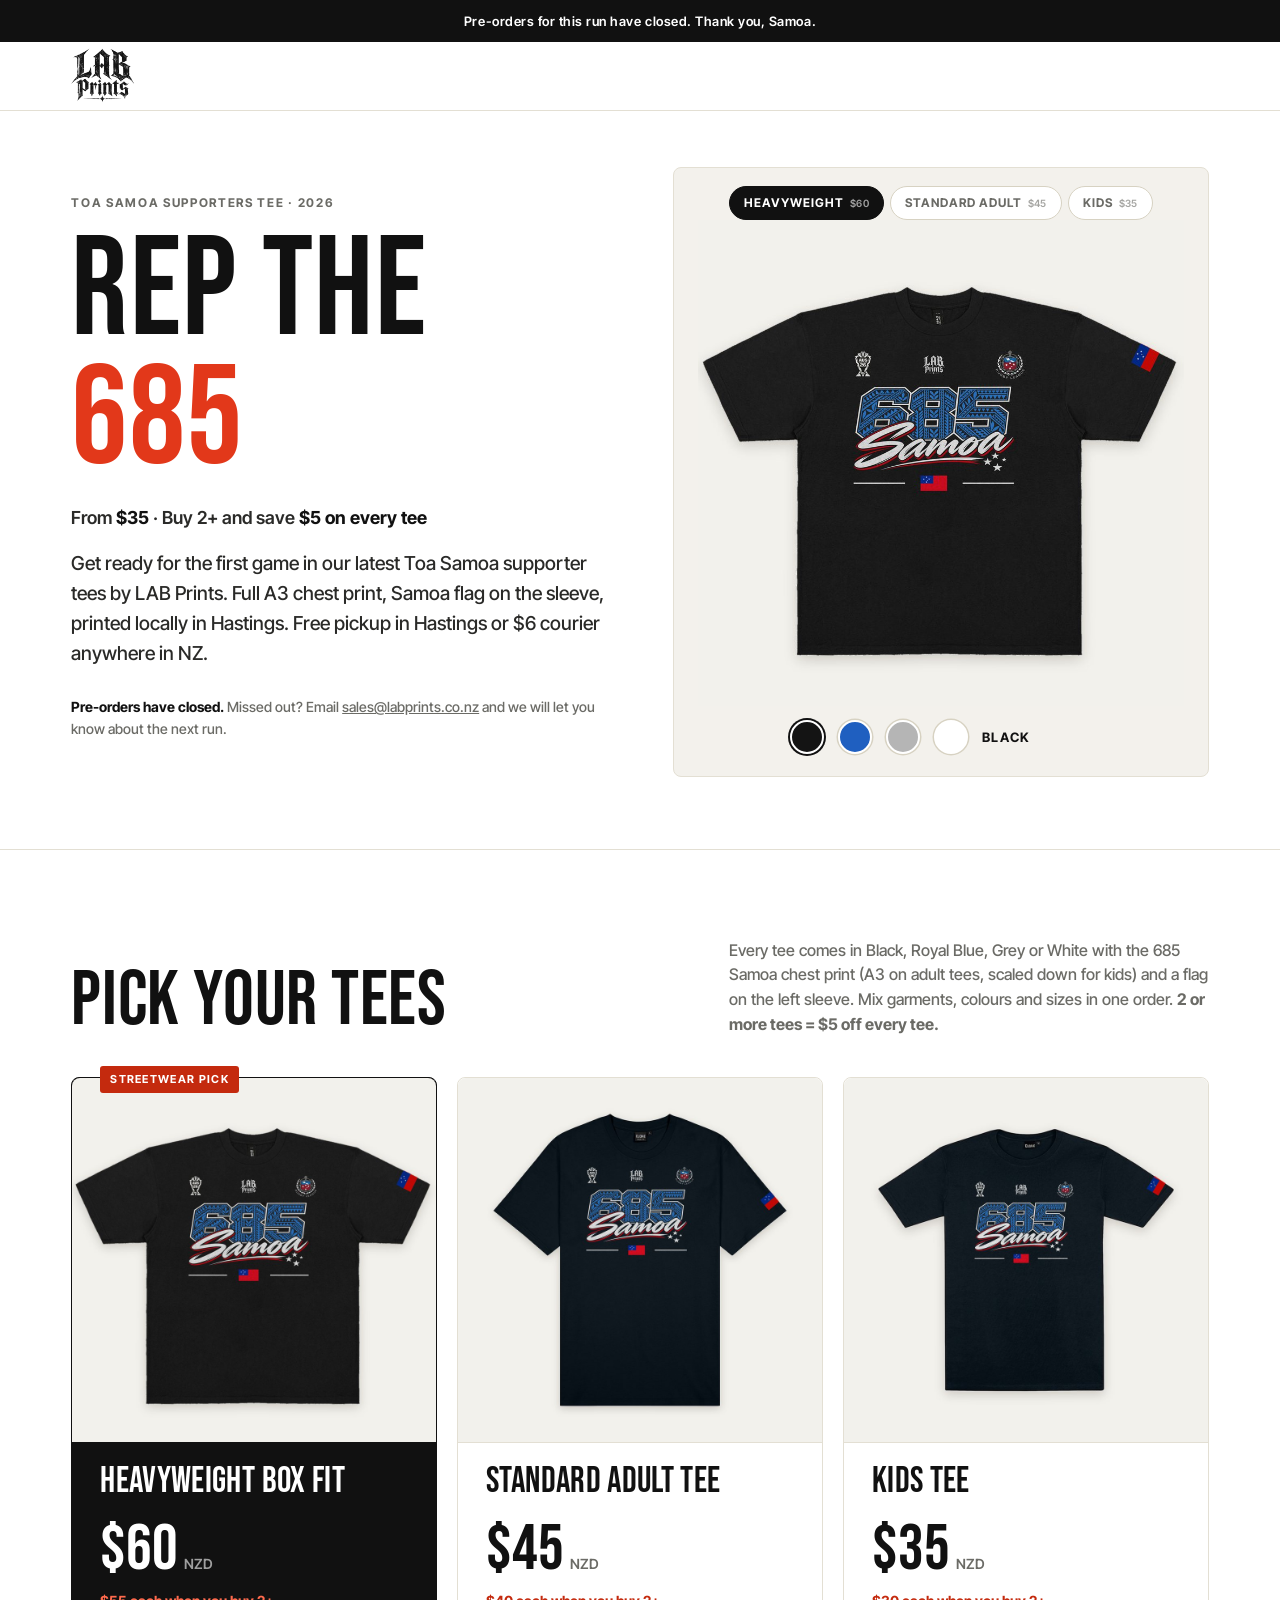
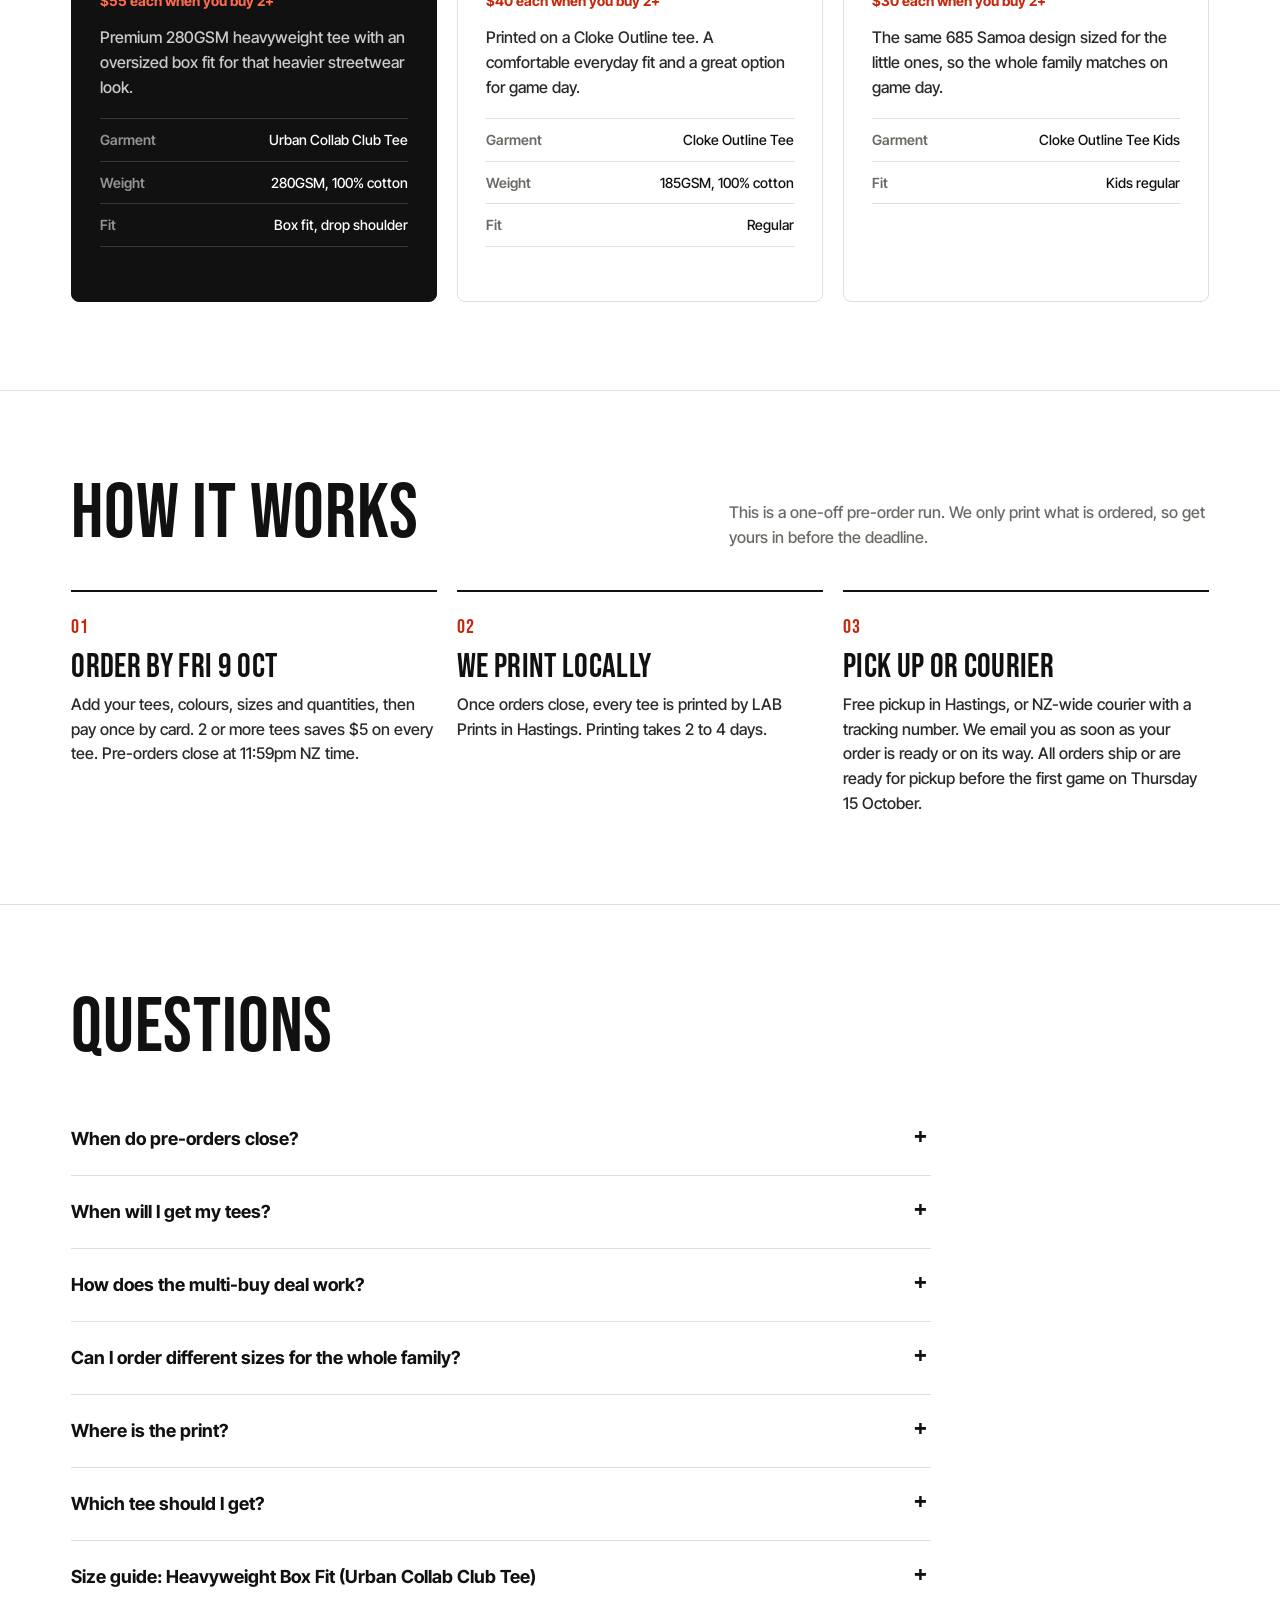
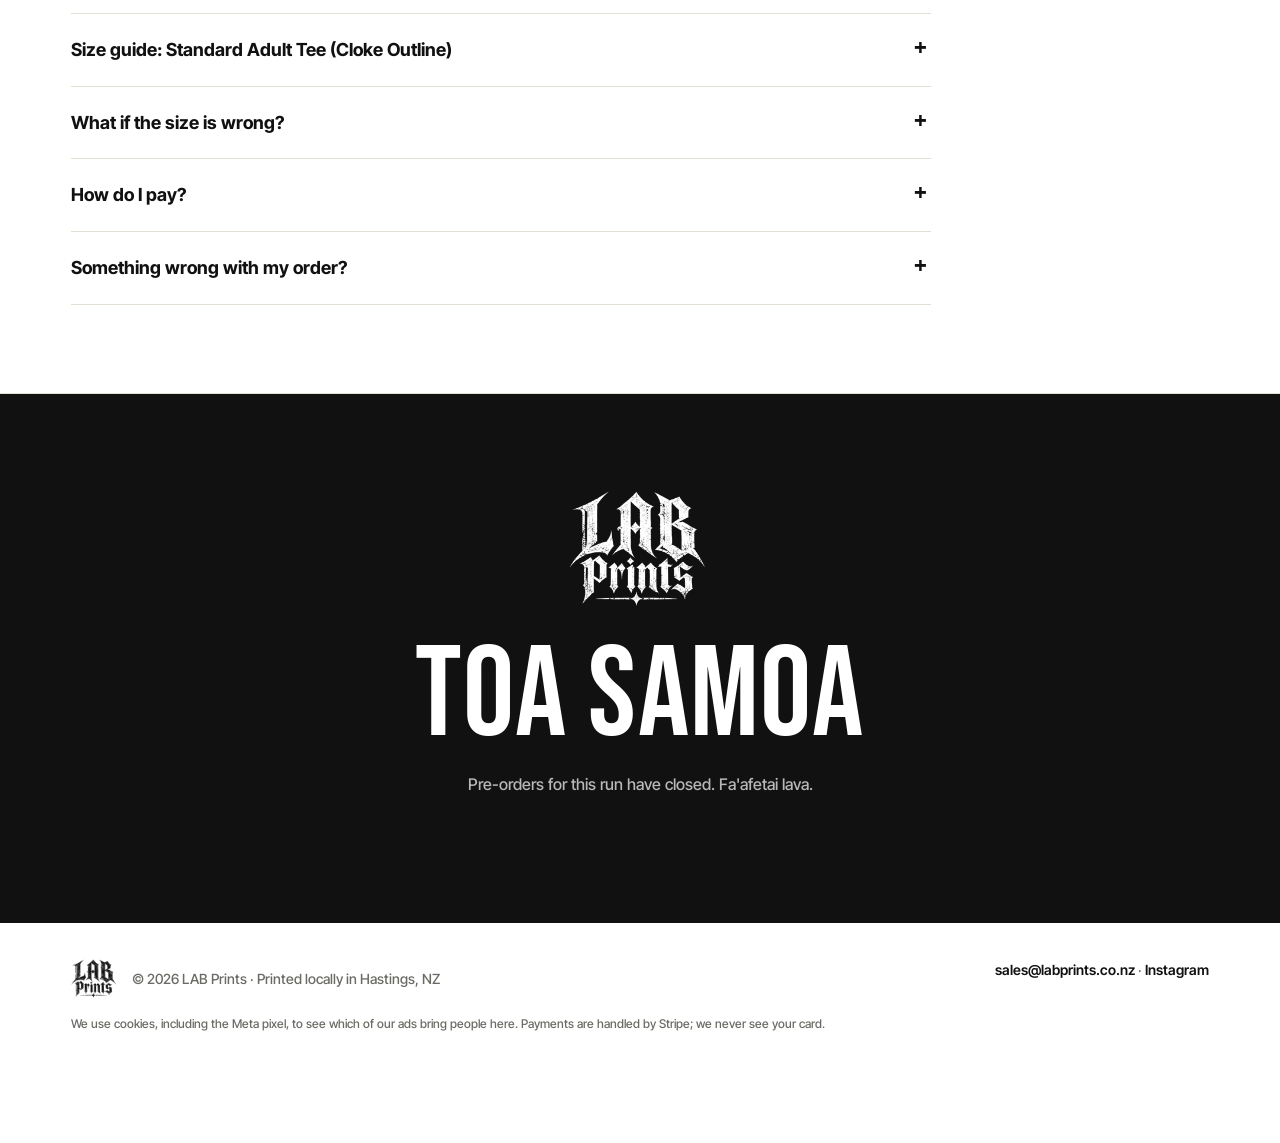
==== commit b27afc45: "Toa Samoa: conversion pass + Meta pixel/CAPI Tee count social proof, pay total on button, share link" ====
--- a/toa-samoa/index.html
+++ b/toa-samoa/index.html
@@ -87,6 +87,21 @@
 .count small{font-size:11px;font-weight:700;letter-spacing:.12em;text-transform:uppercase;color:var(--ink-3)}
 .closes{font-size:14px;color:var(--ink-3);margin:0 0 10px}
 .closes b{color:var(--ink)}
+.proof{font-size:14px;font-weight:600;color:var(--ink-2);margin:-14px 0 24px}
+.proof b{color:var(--heat-text)}
+.deal-meter a{color:inherit;font-weight:700}
+.share{display:flex;gap:10px;flex-wrap:wrap;justify-content:center;margin-top:18px}
+.share .btn{padding:12px 20px;font-size:12px}
+.final .share .btn-line{color:#fff;border-color:rgba(255,255,255,.5)}
+.final .share .btn-line:hover{background:#fff;color:var(--ink)}
+.c-share{margin:0 0 24px}
+.c-share p{margin:0 0 4px;font-weight:600}
+.c-share .share{justify-content:flex-start}
+.sizes{border-collapse:collapse;margin:4px 0 16px;font-size:14px;display:block;overflow-x:auto;max-width:100%}
+.sizes th,.sizes td{padding:9px 12px;border-bottom:1px solid var(--line);text-align:center;white-space:nowrap}
+.sizes th:first-child{text-align:left;color:var(--ink-3);font-weight:600}
+.sizes thead th{font-weight:700;color:var(--ink)}
+footer small{display:block;flex-basis:100%;font-size:12px}
 
 /* tee stage */
 .stage{background:var(--bg-2);border:1px solid var(--line);border-radius:8px;padding:18px 24px 22px}
@@ -320,6 +335,7 @@
   .count{gap:8px;margin-bottom:14px}
   .count b{font-size:28px}
   .count small{font-size:10px}
+  .proof{margin:-2px 0 14px;font-size:13px}
   .desk-only{display:none!important}
 
   /* product cards: shorter, bigger tap targets */
@@ -393,6 +409,10 @@
       </div>
     </div>
     <p class="c-wait" id="c-wait">Loading your order...</p>
+    <div class="c-share">
+      <p>Get the whole whānau in before Fri 9 Oct. Orders of 2+ tees save $5 on every tee.</p>
+      <div class="share" data-share></div>
+    </div>
     <a class="btn btn-line" href="./">Back to the tees</a>
   </div>
 </section>
@@ -403,7 +423,7 @@
       <div class="eyebrow">Toa Samoa supporters tee · 2026</div>
       <h1>Rep the<span>685</span></h1>
       <p class="hero-price">From <b>$35</b> · Buy 2+ and save <b>$5 on every tee</b></p>
-      <p class="lead">Get ready for the first game in our latest Toa Samoa supporter tees by LAB Prints. Full A3 chest print, Samoa flag on the sleeve, printed locally. Buy 2 or more and save $5 on every tee.</p>
+      <p class="lead">Get ready for the first game in our latest Toa Samoa supporter tees by LAB Prints. Full A3 chest print, Samoa flag on the sleeve, printed locally in Hastings. Free pickup in Hastings or <span data-courier>$6</span> courier anywhere in NZ.</p>
 
       <div class="open-only">
         <p class="closes">Pre-orders close in</p>
@@ -413,6 +433,7 @@
           <div><b id="cd-m">00</b><small>Mins</small></div>
           <div><b id="cd-s">00</b><small>Secs</small></div>
         </div>
+        <p class="proof" id="proof" hidden></p>
         <div class="ctas">
           <a class="btn btn-ink" id="hero-cta" href="#card-boxfit">Pre-order now</a>
           <a class="btn btn-line desk-only" href="#how">How it works</a>
@@ -463,7 +484,7 @@
         <div class="buy open-only" data-g="boxfit">
           <div class="field"><span>Colour <b class="cname">Black</b></span><span class="dots"><button type="button" style="background:#141414" data-c="black" data-n="Black" aria-pressed="true" aria-label="Black"></button><button type="button" style="background:#1F5FC0" data-c="royal" data-n="Royal Blue" aria-pressed="false" aria-label="Royal Blue"></button><button type="button" style="background:#B5B5B5" data-c="grey" data-n="Heather Grey" aria-pressed="false" aria-label="Heather Grey"></button><button type="button" style="background:#FFFFFF" data-c="white" data-n="White" aria-pressed="false" aria-label="White"></button></span></div>
           <div class="row">
-            <label class="field"><span>Size</span><select class="size"><option>XS</option><option>S</option><option>M</option><option selected>L</option><option>XL</option><option>2XL</option><option>3XL</option><option>4XL</option><option>5XL</option></select></label>
+            <label class="field"><span>Size <a class="sg" href="#size-guide-boxfit">Size guide</a></span><select class="size"><option>XS</option><option>S</option><option>M</option><option selected>L</option><option>XL</option><option>2XL</option><option>3XL</option><option>4XL</option><option>5XL</option></select></label>
             <div class="field"><span>Qty</span><div class="qty"><button type="button" data-d="-1" aria-label="Fewer">−</button><input type="number" min="1" max="50" value="1" inputmode="numeric" aria-label="Quantity"><button type="button" data-d="1" aria-label="More">+</button></div></div>
           </div>
           <button type="button" class="btn btn-ink add">Add to order</button>
@@ -593,7 +614,17 @@
       <details><summary>Can I order different sizes for the whole family?</summary><p>Yes. Add each tee with its own colour, size and quantity, then pay once for the whole order. Sorting a big church, club or team order? Email us at sales@labprints.co.nz.</p></details>
       <details><summary>Where is the print?</summary><p>The 685 Samoa design is printed A3 size across the chest, with a small Samoa flag on the left sleeve.</p></details>
       <details><summary>Which tee should I get?</summary><p>Go heavyweight box fit (Urban Collab, 280GSM) if you like a thick, boxy streetwear tee with a drop shoulder. The standard adult tee (Cloke Outline, 185GSM) is a lighter regular everyday fit.</p></details>
+      <details id="size-guide-boxfit"><summary>Size guide: Heavyweight Box Fit (Urban Collab Club Tee)</summary>
+        <table class="sizes">
+          <thead><tr><th>Size</th><th>XS</th><th>S</th><th>M</th><th>L</th><th>XL</th><th>2XL</th><th>3XL</th><th>4XL</th><th>5XL</th></tr></thead>
+          <tbody>
+            <tr><th>Half chest (cm)</th><td>49</td><td>53</td><td>57</td><td>61</td><td>65</td><td>70</td><td>75</td><td>80</td><td>85</td></tr>
+            <tr><th>Length (cm)</th><td>72</td><td>74</td><td>76</td><td>78</td><td>80</td><td>84</td><td>88</td><td>92</td><td>96</td></tr>
+          </tbody>
+        </table>
+        <p>Half chest is measured flat, armpit to armpit. This is a wide, drop shoulder cut, so lay a tee you like flat and compare. Want it less boxy? Go one size down.</p></details>
       <details id="size-guide"><summary>Size guide: Standard Adult Tee (Cloke Outline)</summary><img class="chart" src="img/size-chart-cloke-t101.jpg" alt="Cloke Outline Tee T101 size chart" width="1600" height="1759" loading="lazy"><p>Measurements are of the garment laid flat. Compare with a tee you already own that fits well.</p></details>
+      <details><summary>What if the size is wrong?</summary><p>No stress. Email <a href="mailto:sales@labprints.co.nz">sales@labprints.co.nz</a> within 7 days of getting your tee. If it is unworn and unwashed, we will swap it for another size while stock allows. You cover the courier to send it back.</p></details>
       <details><summary>How do I pay?</summary><p>Card payment through Stripe secure checkout. You will get an email receipt straight away.</p></details>
       <details><summary>Something wrong with my order?</summary><p>Email sales@labprints.co.nz with your receipt and we will sort it out.</p></details>
     </div>
@@ -607,6 +638,7 @@
     <p class="open-only">Pre-orders close Friday 9 October. Do not miss this run.</p>
     <p class="closed-only">Pre-orders for this run have closed. Fa'afetai lava.</p>
     <a class="btn btn-ink open-only" href="#tees">Pre-order your tees</a>
+    <div class="share open-only" data-share></div>
   </div>
 </section>
 
@@ -614,6 +646,7 @@
   <div class="wrap">
     <span class="foot-brand"><img src="logo-black-web.png" alt="LAB Prints" width="480" height="409" loading="lazy">© 2026 LAB Prints · Printed locally in Hastings, NZ</span>
     <span><a href="mailto:sales@labprints.co.nz">sales@labprints.co.nz</a> · <a href="https://instagram.com/labprints" target="_blank" rel="noopener">Instagram</a></span>
+    <small>We use cookies, including the Meta pixel, to see which of our ads bring people here. Payments are handled by Stripe; we never see your card.</small>
   </div>
 </footer>
 
@@ -641,8 +674,33 @@
   var money = function(n){ return '$' + (n % 1 ? n.toFixed(2) : n); };
   var clampQ = function(n){ n = parseInt(n, 10); return isNaN(n) ? 1 : Math.max(1, Math.min(50, n)); };
 
+  // ---- Meta pixel. The ID comes from META_PIXEL_ID via GET api/checkout; no ID = no pixel.
+  // Events fired before it loads wait in pxQueue. Purchase uses the order ref as eventID so the
+  // server-side copy from the Stripe webhook (api/_lib/capi.js) is deduplicated.
+  var pxQueue = [], pxOn = false;
+  function px(name, data, id){
+    var args = ['track', name, data || {}].concat(id ? [{ eventID: id }] : []);
+    if (pxOn) fbq.apply(null, args); else pxQueue.push(args);
+  }
+  function startPixel(id){
+    if (!/^\d{10,20}$/.test(id || '')) return;
+    !function(f,b,e,v,n,t,s){if(f.fbq)return;n=f.fbq=function(){n.callMethod?n.callMethod.apply(n,arguments):n.queue.push(arguments)};
+    if(!f._fbq)f._fbq=n;n.push=n;n.loaded=!0;n.version='2.0';n.queue=[];t=b.createElement(e);t.async=!0;
+    t.src=v;s=b.getElementsByTagName(e)[0];s.parentNode.insertBefore(t,s)}(window,document,'script','https://connect.facebook.net/en_US/fbevents.js');
+    fbq('init', id);
+    fbq('track', 'PageView');
+    pxOn = true;
+    pxQueue.forEach(function(a){ fbq.apply(null, a); }); pxQueue = [];
+  }
+  function cookie(n){ var m = document.cookie.match('(?:^|; )' + n + '=([^;]*)'); return m ? decodeURIComponent(m[1]) : ''; }
+  function pxIds(){
+    var fbc = cookie('_fbc'), click = new URLSearchParams(location.search).get('fbclid');
+    if (!fbc && click) fbc = 'fb.1.' + Date.now() + '.' + click;
+    return { fbp: cookie('_fbp'), fbc: fbc };
+  }
+
   // ---- cart (kept in this browser between visits) ----
-  var cart = [];
+  var cart = [], paying = false;
   try { cart = JSON.parse(localStorage.getItem('toa-cart') || '[]').filter(function(l){ return G[l.g] && COLOURS[l.c]; }); } catch (e) {}
   function save(){ try { localStorage.setItem('toa-cart', JSON.stringify(cart)); } catch (e) {} }
 
@@ -696,11 +754,13 @@
     $('sum-ship').textContent = isCourier() ? money(COURIER) : 'Free';
     $('sum-total').textContent = money(t.total + ship);
     $('checkout').disabled = !cart.length;
+    if (!paying) $('checkout').textContent = cart.length ? 'Pay ' + money(t.total + ship) + ' securely' : 'Pay securely';
 
     var meter = $('deal-meter');
     meter.className = 'deal-meter' + (deal ? ' on' : '');
-    meter.textContent = deal ? 'Multi-buy unlocked: $5 off every tee. You save ' + money(t.save) + '.'
-      : t.n === 1 ? 'Add 1 more tee and save $5 on both.' : 'Buy 2 or more tees and save $5 on every tee.';
+    if (deal) meter.textContent = 'Multi-buy unlocked: $5 off every tee. You save ' + money(t.save) + '.';
+    else if (t.n === 1) meter.innerHTML = 'Add 1 more tee and save $5 on both. <a href="#tees">Add another tee</a>';
+    else meter.textContent = 'Buy 2 or more tees and save $5 on every tee.';
 
     document.querySelectorAll('[data-cart-count]').forEach(function(el){ el.textContent = t.n; });
     var bar = $('bar-text'), barBtn = $('bar-btn');
@@ -740,6 +800,8 @@
     buy.querySelector('.add').addEventListener('click', function(){
       var q = clampQ(input.value), size = buy.querySelector('.size').value;
       add(g, colour, size, q);
+      px('AddToCart', { currency: 'NZD', value: G[g].price * q, content_type: 'product', content_name: G[g].name,
+        contents: [{ id: g + '-' + colour, quantity: q }] });
       input.value = 1;
       var btn = this; btn.textContent = 'Added to order'; btn.disabled = true;
       setTimeout(function(){ btn.textContent = 'Add to order'; btn.disabled = false; }, 1100);
@@ -770,6 +832,7 @@
     try { localStorage.setItem('toa-details', JSON.stringify(details())); } catch (er) {}
   });
   fetch('api/checkout').then(function(r){ return r.ok ? r.json() : null; }).then(function(d){
+    if (d && d.pixel) startPixel(d.pixel);
     if (d && d.courier >= 0) { COURIER = d.courier; document.querySelectorAll('[data-courier]').forEach(function(el){ el.textContent = money(COURIER); }); render(); }
   }).catch(function(){});
 
@@ -802,8 +865,11 @@
     var btn = this, err = $('checkout-err'), d = details(), problem = validate(d);
     err.hidden = true;
     if (problem) { err.textContent = problem; err.hidden = false; return; }
-    btn.disabled = true; btn.textContent = 'Opening secure payment...';
-    fetch('api/checkout', { method: 'POST', headers: { 'Content-Type': 'application/json' }, body: JSON.stringify({ items: cart, customer: d }) })
+    paying = true; btn.disabled = true; btn.textContent = 'Opening secure payment...';
+    var t = totals();
+    px('InitiateCheckout', { currency: 'NZD', value: t.total + (isCourier() ? COURIER : 0), num_items: t.n, content_type: 'product',
+      contents: cart.map(function(l){ return { id: l.g + '-' + l.c, quantity: l.q }; }) });
+    fetch('api/checkout', { method: 'POST', headers: { 'Content-Type': 'application/json' }, body: JSON.stringify({ items: cart, customer: d, px: pxIds() }) })
       .then(function(r){ return r.json().catch(function(){ return {}; }).then(function(d){ return { ok: r.ok, status: r.status, d: d }; }); })
       .then(function(res){
         if (res.ok && res.d.url) { location.href = res.d.url; return; }
@@ -811,7 +877,7 @@
         throw new Error(res.d.error || 'Something went wrong. Please try again.');
       })
       .catch(function(e){
-        btn.disabled = false; btn.textContent = 'Pay securely';
+        paying = false; btn.disabled = false; render();
         if (e) { err.textContent = e.message + ' Or email ' + EMAIL + '.'; err.hidden = false; }
       });
   });
@@ -843,6 +909,11 @@
         $('c-ship-label').textContent = courier ? 'NZ courier to ' + o.address : 'Pickup in Hastings';
         $('c-ship').textContent = o.shipping ? money(o.shipping) : 'Free';
         $('c-total').textContent = money(o.total);
+        // once per order in this browser; Meta also dedupes against the webhook's copy by eventID
+        var seen = false;
+        try { seen = localStorage.getItem('toa-px-' + o.ref) === '1'; localStorage.setItem('toa-px-' + o.ref, '1'); } catch (er) {}
+        if (!seen) px('Purchase', { currency: 'NZD', value: o.total, content_type: 'product',
+          num_items: o.items.reduce(function(n, it){ return n + it.qty; }, 0) }, o.ref);
         $('c-next').innerHTML = courier
           ? '<b>Shipped with tracking.</b> We will email your courier tracking number once your order is on its way.'
           : '<b>Ready for pickup.</b> We will email you the pickup address and times once your tees are ready.';
@@ -852,6 +923,47 @@
         $('c-wait').textContent = 'Your payment went through. Your receipt is on its way by email. If anything looks wrong, email ' + EMAIL + '.';
       });
   }
+
+  // back button from Stripe restores this page from cache with Pay still locked; unlock it
+  window.addEventListener('pageshow', function(e){
+    if (e.persisted && paying) { paying = false; render(); }
+  });
+
+  // social proof: show the running tee count once it is big enough to help, not hurt
+  if (!orderId) px('ViewContent', { currency: 'NZD', value: 45, content_type: 'product', content_name: 'Toa Samoa 685 supporters tee' });
+
+  var PROOF_MIN = 20;
+  if (!orderId) fetch('api/stats').then(function(r){ return r.ok ? r.json() : null; }).then(function(d){
+    if (!d || !(d.tees >= PROOF_MIN)) return;
+    var p = $('proof');
+    p.innerHTML = '<b>' + d.tees + ' tees</b> pre-ordered so far. Join the 685 crew.';
+    p.hidden = false;
+  }).catch(function(){});
+
+  // share: native share sheet on phones, WhatsApp / Facebook / copy link elsewhere
+  var SHARE_URL = 'https://lab-toa-samoa.vercel.app/';
+  var SHARE_TEXT = 'Toa Samoa supporter tees from LAB Prints. 2+ tees saves $5 on every tee. Pre-orders close Fri 9 Oct.';
+  document.querySelectorAll('[data-share]').forEach(function(box){
+    if (navigator.share) {
+      box.innerHTML = '<button type="button" class="btn btn-line">Share with the whānau</button>';
+      box.firstChild.addEventListener('click', function(){
+        navigator.share({ title: 'Toa Samoa supporter tees', text: SHARE_TEXT, url: SHARE_URL }).catch(function(){});
+      });
+      return;
+    }
+    var u = encodeURIComponent(SHARE_URL), t = encodeURIComponent(SHARE_TEXT + ' ' + SHARE_URL);
+    box.innerHTML =
+      '<a class="btn btn-line" target="_blank" rel="noopener" href="https://wa.me/?text=' + t + '">Share on WhatsApp</a>' +
+      '<a class="btn btn-line" target="_blank" rel="noopener" href="https://www.facebook.com/sharer/sharer.php?u=' + u + '">Share on Facebook</a>' +
+      '<button type="button" class="btn btn-line">Copy link</button>';
+    box.lastChild.addEventListener('click', function(){
+      var b = this;
+      (navigator.clipboard ? navigator.clipboard.writeText(SHARE_URL) : Promise.reject()).then(function(){
+        b.textContent = 'Link copied';
+        setTimeout(function(){ b.textContent = 'Copy link'; }, 1500);
+      }).catch(function(){ prompt('Copy this link:', SHARE_URL); });
+    });
+  });
 
   syncDelivery();
 
@@ -895,7 +1007,7 @@
 
   // "Size guide" links open the size chart
   document.querySelectorAll('.sg').forEach(function(a){
-    a.addEventListener('click', function(){ var d = document.getElementById('size-guide'); if (d) d.open = true; });
+    a.addEventListener('click', function(){ var d = document.getElementById(a.getAttribute('href').slice(1)); if (d) d.open = true; });
   });
 
   // countdown + auto-close
@@ -916,5 +1028,6 @@
   tick();
 })();
 </script>
+<script defer src="/_vercel/insights/script.js"></script>
 </body>
 </html>
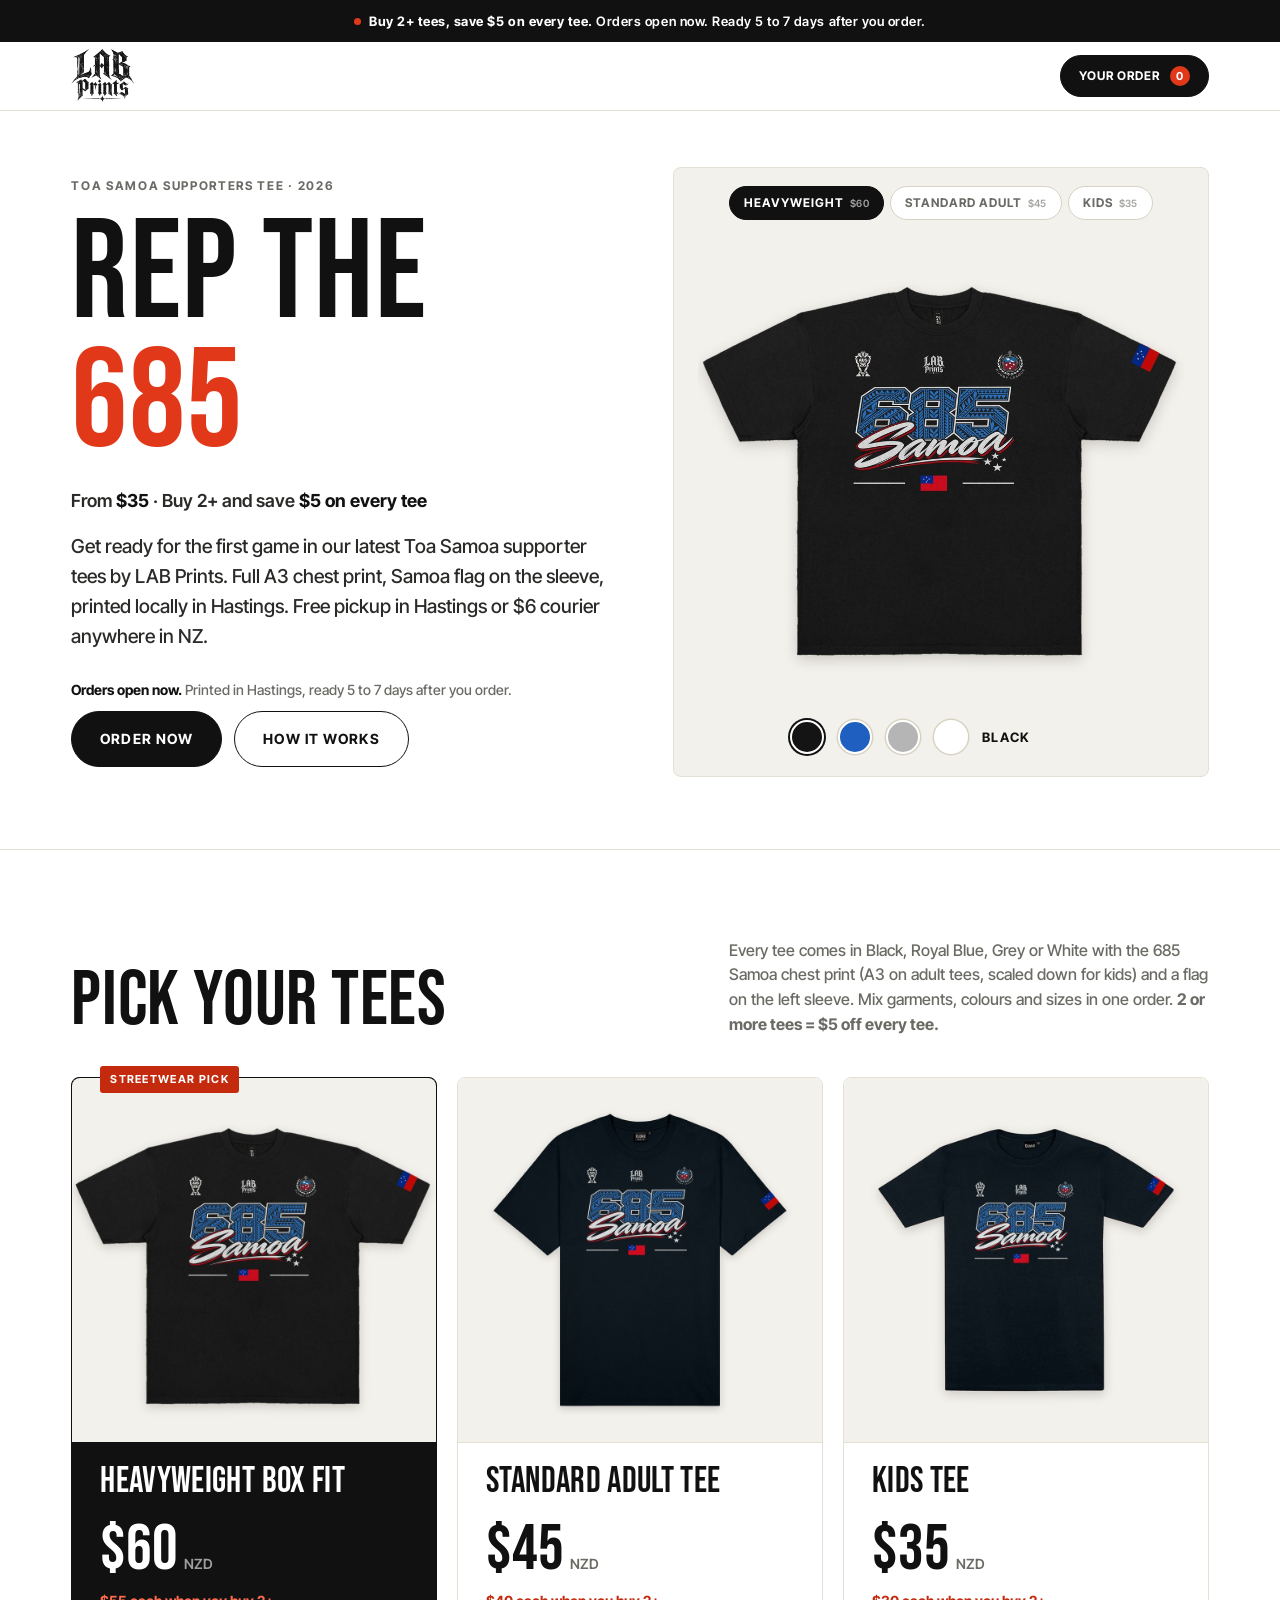
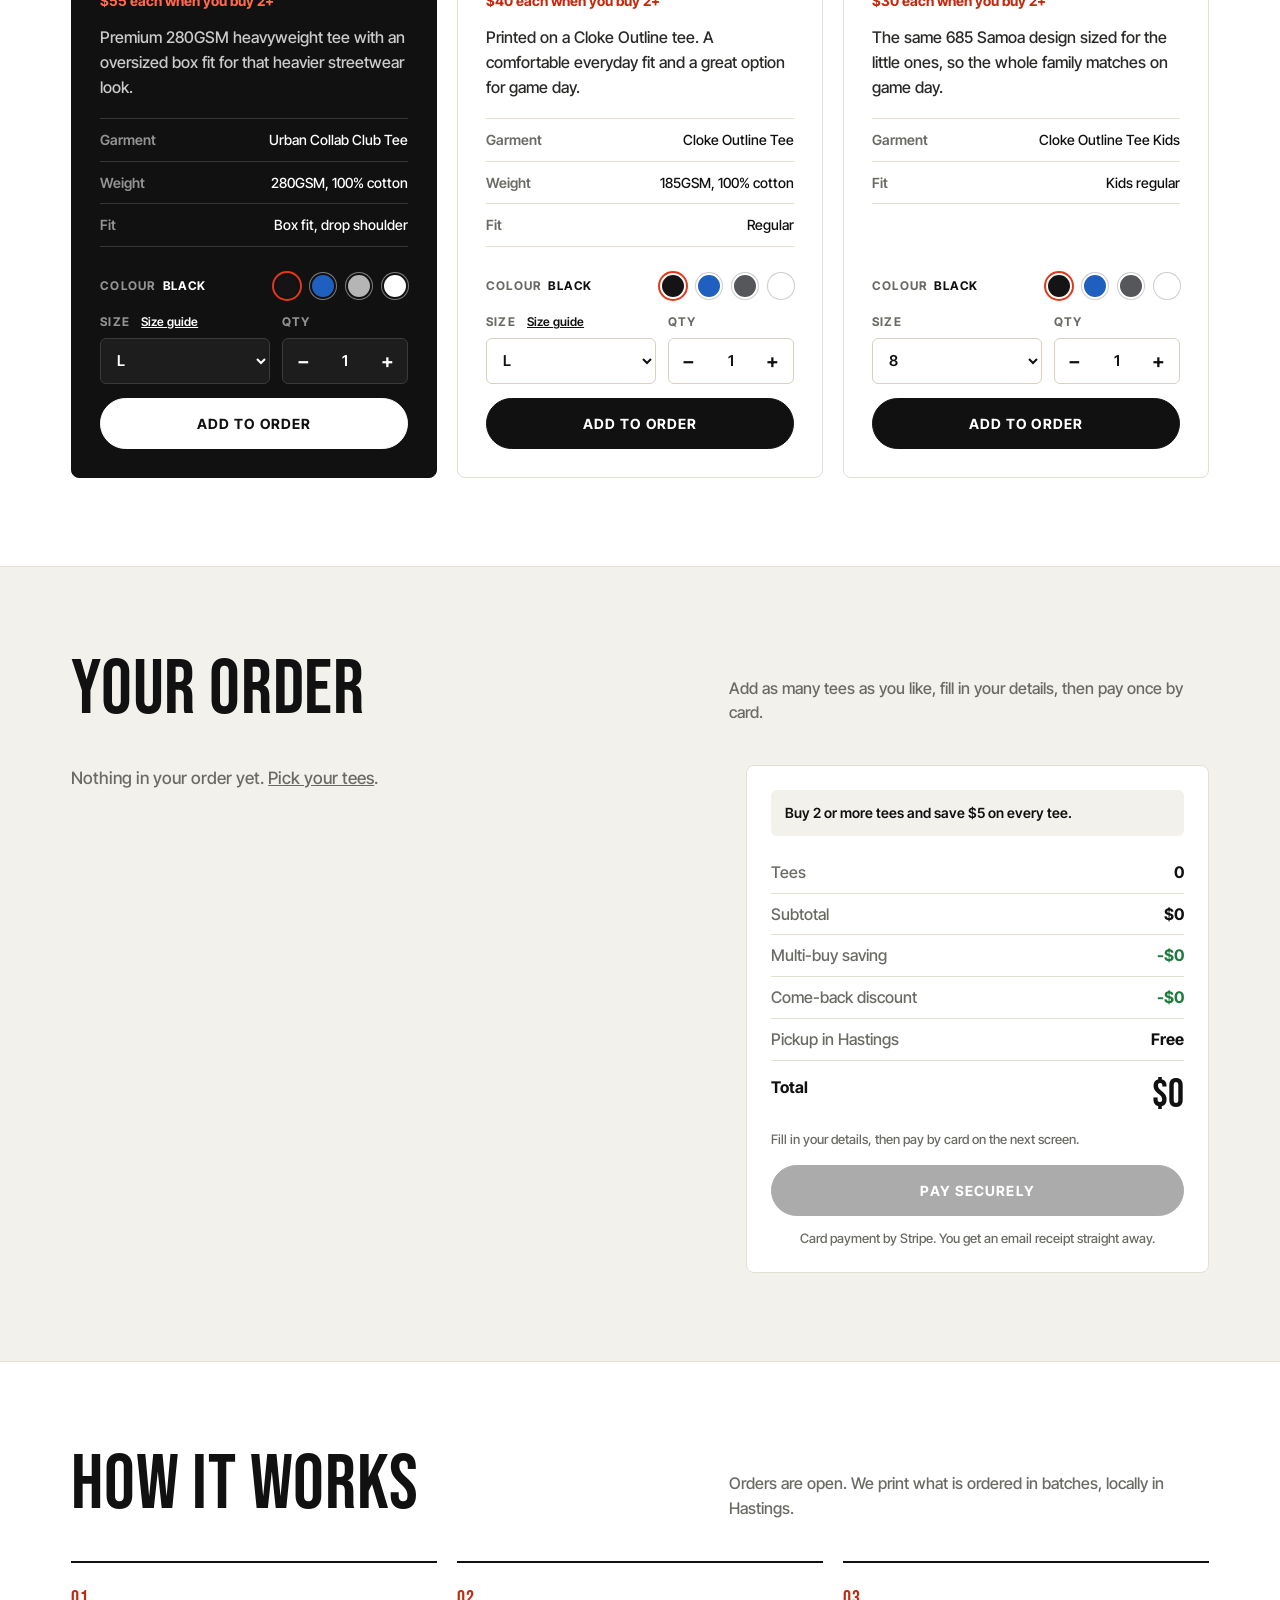
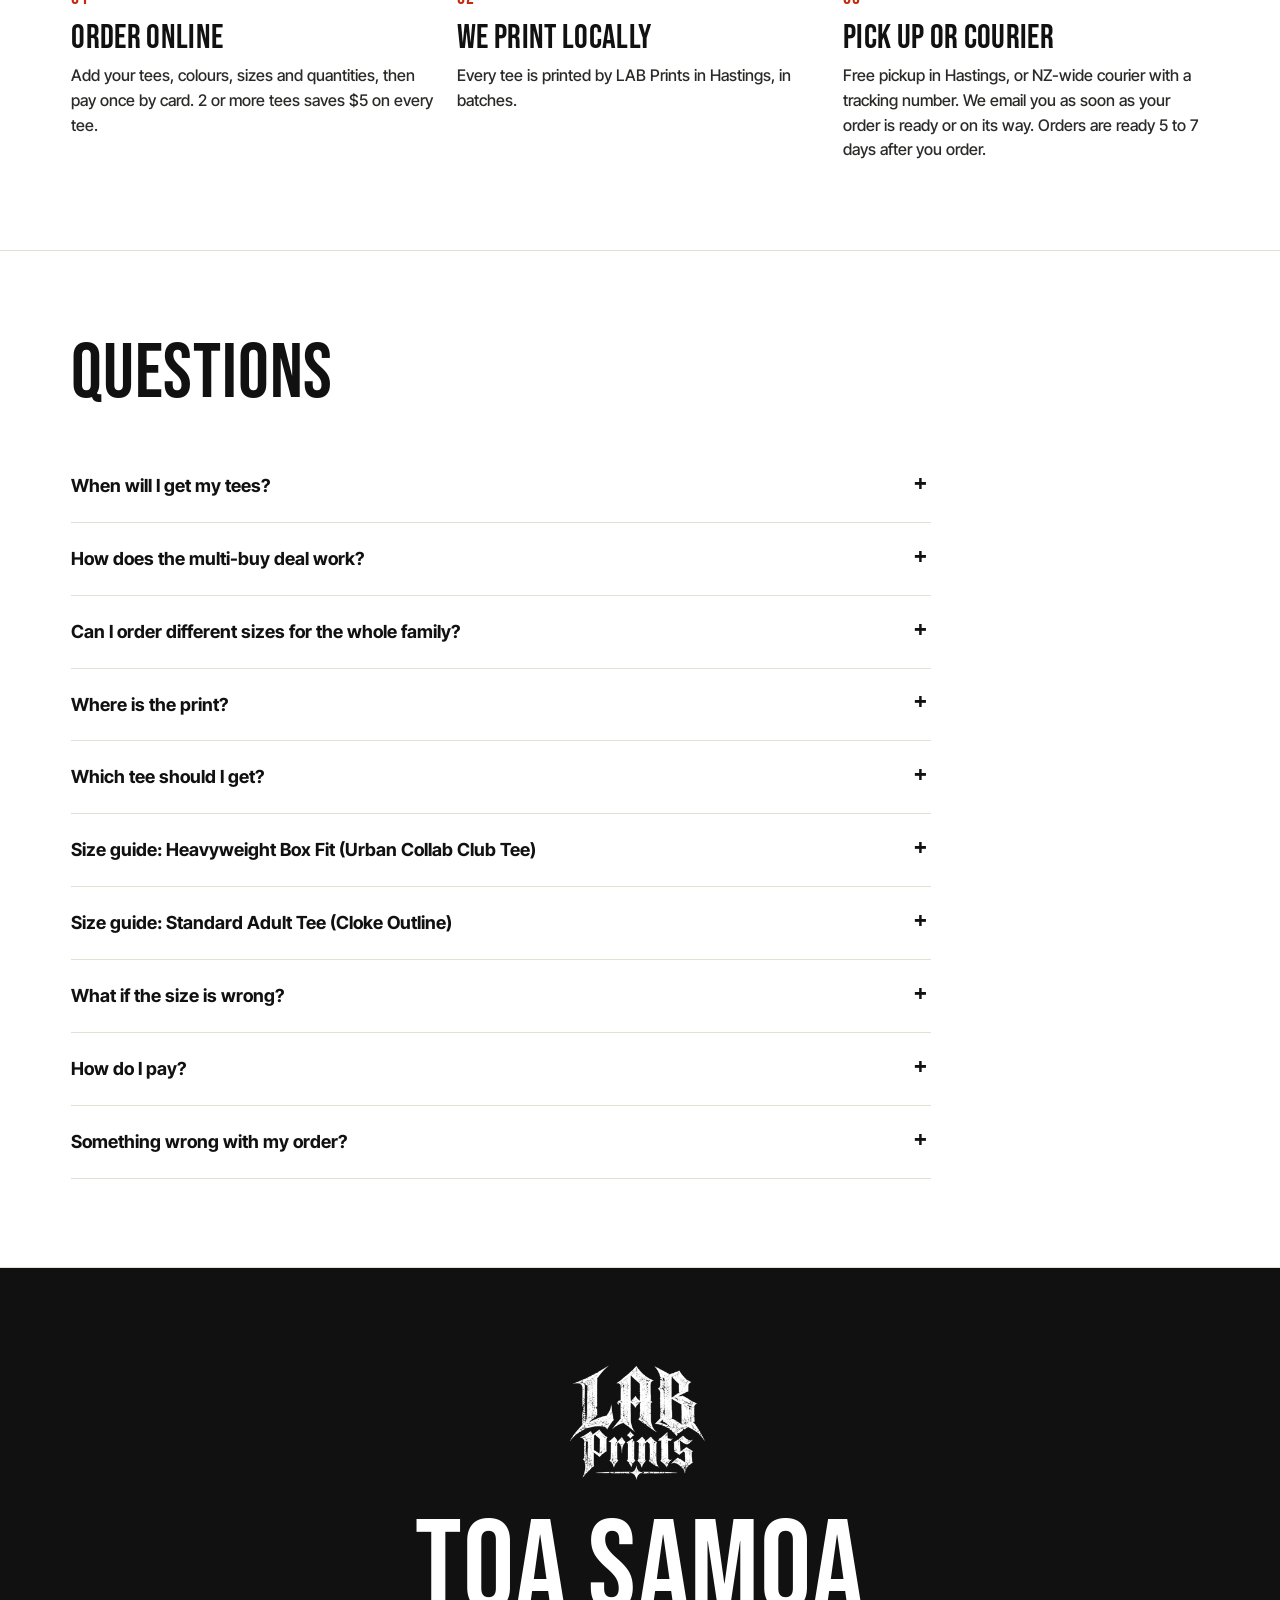
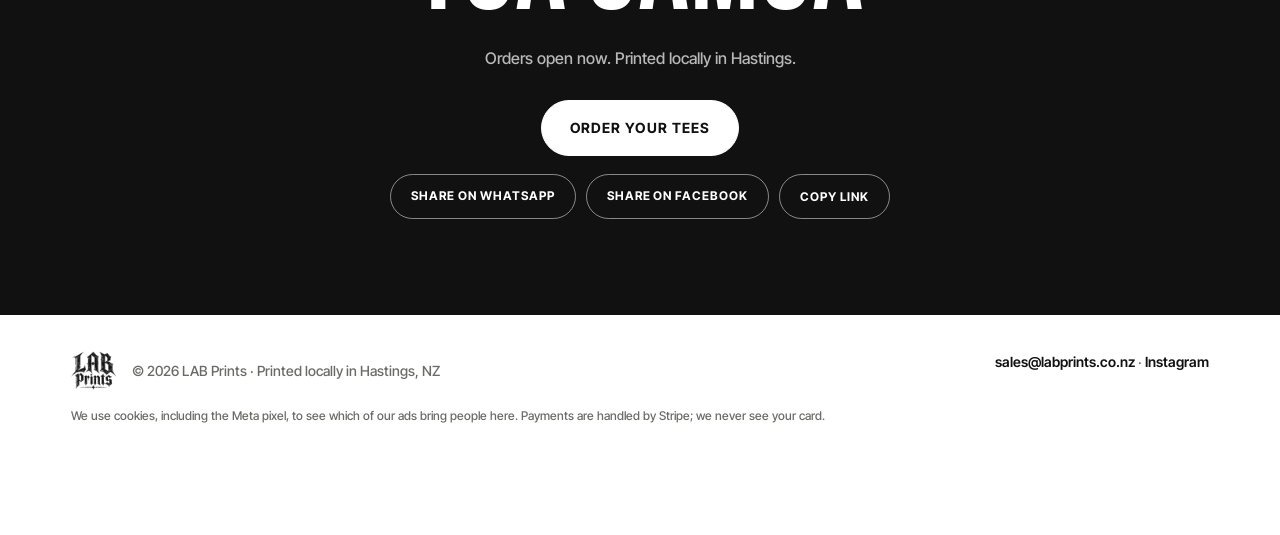
==== commit 457aacdd: "toa-samoa: reopen orders with no end date Remove the Fri 9 Oct deadline (server + page), drop the co" ====
--- a/toa-samoa/index.html
+++ b/toa-samoa/index.html
@@ -3,14 +3,14 @@
 <head>
 <meta charset="utf-8">
 <meta name="viewport" content="width=device-width, initial-scale=1, viewport-fit=cover">
-<title>Toa Samoa Supporters Tee Pre-Order | LAB Prints</title>
-<meta name="description" content="Rep the 685. Toa Samoa supporter tees printed locally in Hastings by LAB Prints. Heavyweight box fit $60, standard adult $45, kids $35. Black, Royal Blue, Grey and White. Pre-orders close Friday 9 October.">
+<title>Toa Samoa Supporters Tee | LAB Prints</title>
+<meta name="description" content="Rep the 685. Toa Samoa supporter tees printed locally in Hastings by LAB Prints. Heavyweight box fit $60, standard adult $45, kids $35. Black, Royal Blue, Grey and White. Orders open now.">
 <meta name="theme-color" content="#111111">
 <link rel="icon" href="icon.png" type="image/png">
 <link rel="apple-touch-icon" href="icon.png">
 
 <meta property="og:type" content="website">
-<meta property="og:title" content="Toa Samoa Supporters Tees. Pre-orders close Fri 9 Oct">
+<meta property="og:title" content="Toa Samoa Supporters Tees. Orders open now">
 <meta property="og:description" content="Rep the 685. Heavyweight box fit $60 · Standard adult $45 · Kids $35. Black, Royal Blue, Grey and White. Printed locally by LAB Prints.">
 <meta property="og:url" content="https://lab-toa-samoa.vercel.app/">
 <meta property="og:image" content="https://lab-toa-samoa.vercel.app/og.jpg">
@@ -213,7 +213,7 @@
 .c-wait{color:var(--ink-3)}
 body.is-confirm > :not(nav):not(#confirm):not(footer):not(script):not(.toast){display:none!important}
 
-.toast{position:fixed;left:50%;bottom:88px;transform:translateX(-50%);background:var(--ink);color:#fff;padding:12px 18px;border-radius:999px;font-size:14px;font-weight:600;z-index:40;box-shadow:var(--shadow-hover,0 10px 30px rgba(0,0,0,.25));white-space:nowrap}
+.toast{position:fixed;left:50%;bottom:88px;transform:translateX(-50%);max-width:calc(100vw - 32px);text-align:center;border-radius:22px!important;background:var(--ink);color:#fff;padding:12px 18px;border-radius:999px;font-size:14px;font-weight:600;z-index:40;box-shadow:var(--shadow-hover,0 10px 30px rgba(0,0,0,.25))}
 .toast a{color:#fff;margin-left:8px}
 .swatches{display:flex;justify-content:center;align-items:center;gap:14px;margin-top:14px;flex-wrap:wrap}
 .sw{width:34px;height:34px;border-radius:50%;border:2px solid #fff;box-shadow:0 0 0 1.5px var(--line-2);cursor:pointer;padding:0}
@@ -280,7 +280,15 @@
 footer a{text-decoration:none;font-weight:600;color:var(--ink)}
 
 /* sticky mobile bar */
-.bar{display:none}
+.bar{display:none;position:fixed;left:0;right:0;bottom:0;z-index:30;background:#fff;border-top:1px solid var(--line);padding:12px 16px calc(12px + env(safe-area-inset-bottom));align-items:center;justify-content:center;gap:28px;transition:transform .25s ease;box-shadow:0 -6px 24px rgba(0,0,0,.06)}
+.bar div{font-size:13px;color:var(--ink-3);line-height:1.3}
+.bar div b{display:block;color:var(--ink);font-size:15px}
+.bar.away{transform:translateY(110%)}
+.bar .btn-heat{background:var(--heat);border-color:var(--heat);color:#fff}
+.bar.nudge .btn{animation:nudge .5s ease 2}
+@keyframes nudge{50%{transform:scale(1.08)}}
+body.has-cart .bar{display:flex}
+body.has-cart{padding-bottom:76px}
 
 /* closed state */
 .is-closed .open-only{display:none!important}
@@ -363,16 +371,16 @@
   summary{font-size:16px;padding:18px 36px 18px 0}
   .final{padding:64px 0}
   .final-logo{height:90px}
-  .bar{display:flex;position:fixed;left:0;right:0;bottom:0;z-index:30;background:#fff;border-top:1px solid var(--line);padding:12px 16px calc(12px + env(safe-area-inset-bottom));align-items:center;justify-content:space-between;gap:12px}
-  .bar div{font-size:13px;color:var(--ink-3);line-height:1.3}
-  .bar div b{display:block;color:var(--ink);font-size:15px}
+  .bar{display:flex;justify-content:space-between;gap:12px}
+  body{padding-bottom:76px}
 }
 @media (prefers-reduced-motion:reduce){*{transition:none!important;animation:none!important}html{scroll-behavior:auto}}
 </style>
 </head>
 <body>
-
-<div class="promo open-only"><span class="dot"></span><b>Buy 2+ tees, save $5 on every tee.</b> Orders close Fri 9 Oct. Ready before the first game, Thu 15 Oct.</div>
+<noscript><img height="1" width="1" style="display:none" alt="" src="https://www.facebook.com/tr?id=1409332891183052&ev=PageView&noscript=1"></noscript>
+
+<div class="promo open-only"><span class="dot"></span><b>Buy 2+ tees, save $5 on every tee.</b> Orders open now. Ready 5 to 7 days after you order.</div>
 <div class="promo closed-only">Pre-orders for this run have closed. Thank you, Samoa.</div>
 
 <nav>
@@ -388,7 +396,7 @@
       <span class="tick" aria-hidden="true"></span>
       <div class="eyebrow">Order confirmed</div>
       <h1 id="c-title">Fa'afetai!</h1>
-      <p class="lead" id="c-lead">Your Toa Samoa pre-order is in.</p>
+      <p class="lead" id="c-lead">Your Toa Samoa order is in.</p>
     </div>
 
     <div class="c-grid" id="c-body" hidden>
@@ -402,7 +410,7 @@
         <h3>What happens next</h3>
         <ol class="c-steps">
           <li><b>Receipt emailed.</b> Sent to <span id="c-email"></span>. Check your spam folder if it is not there in a few minutes.</li>
-          <li><b>We print after Fri 9 Oct.</b> Every tee is printed locally in Hastings once pre-orders close. Printing takes 2 to 4 days, and all orders ship or are ready for pickup before the first game on Thursday 15 October.</li>
+          <li><b>We print in batches.</b> Every tee is printed locally in Hastings. Your order will be ready for pickup or shipped 5 to 7 days after you ordered.</li>
           <li id="c-next"></li>
         </ol>
         <p class="c-help">Questions about your order? Email <a href="mailto:sales@labprints.co.nz">sales@labprints.co.nz</a> with your order number.</p>
@@ -410,7 +418,7 @@
     </div>
     <p class="c-wait" id="c-wait">Loading your order...</p>
     <div class="c-share">
-      <p>Get the whole whānau in before Fri 9 Oct. Orders of 2+ tees save $5 on every tee.</p>
+      <p>Get the whole whānau in. Orders of 2+ tees save $5 on every tee.</p>
       <div class="share" data-share></div>
     </div>
     <a class="btn btn-line" href="./">Back to the tees</a>
@@ -426,21 +434,15 @@
       <p class="lead">Get ready for the first game in our latest Toa Samoa supporter tees by LAB Prints. Full A3 chest print, Samoa flag on the sleeve, printed locally in Hastings. Free pickup in Hastings or <span data-courier>$6</span> courier anywhere in NZ.</p>
 
       <div class="open-only">
-        <p class="closes">Pre-orders close in</p>
-        <div class="count" aria-live="polite">
-          <div><b id="cd-d">0</b><small>Days</small></div>
-          <div><b id="cd-h">00</b><small>Hrs</small></div>
-          <div><b id="cd-m">00</b><small>Mins</small></div>
-          <div><b id="cd-s">00</b><small>Secs</small></div>
-        </div>
+        <p class="closes"><b>Orders open now.</b> Printed in Hastings, ready 5 to 7 days after you order.</p>
         <p class="proof" id="proof" hidden></p>
         <div class="ctas">
-          <a class="btn btn-ink" id="hero-cta" href="#card-boxfit">Pre-order now</a>
+          <a class="btn btn-ink" id="hero-cta" href="#card-boxfit">Order now</a>
           <a class="btn btn-line desk-only" href="#how">How it works</a>
         </div>
       </div>
       <div class="closed-only">
-        <p class="closes"><b>Pre-orders have closed.</b> Missed out? Email <a href="mailto:sales@labprints.co.nz">sales@labprints.co.nz</a> and we will let you know about the next run.</p>
+        <p class="closes"><b>Orders have closed.</b> Missed out? Email <a href="mailto:sales@labprints.co.nz">sales@labprints.co.nz</a> and we will let you know about the next run.</p>
       </div>
     </div>
 
@@ -577,6 +579,7 @@
           <div><dt>Tees</dt><dd id="sum-count">0</dd></div>
           <div><dt>Subtotal</dt><dd id="sum-sub">$0</dd></div>
           <div class="save" id="sum-save-row" hidden><dt>Multi-buy saving</dt><dd id="sum-save">-$0</dd></div>
+          <div class="save" id="sum-promo-row" hidden><dt id="sum-promo-label">Code</dt><dd id="sum-promo">-$0</dd></div>
           <div><dt id="sum-ship-label">Pickup in Hastings</dt><dd id="sum-ship">Free</dd></div>
           <div class="total"><dt>Total</dt><dd id="sum-total">$0</dd></div>
         </dl>
@@ -593,12 +596,12 @@
   <div class="wrap">
     <div class="head">
       <h2>How it works</h2>
-      <p>This is a one-off pre-order run. We only print what is ordered, so get yours in before the deadline.</p>
+      <p>Orders are open. We print what is ordered in batches, locally in Hastings.</p>
     </div>
     <div class="steps">
-      <div class="step"><b>01</b><h3>Order by Fri 9 Oct</h3><p>Add your tees, colours, sizes and quantities, then pay once by card. 2 or more tees saves $5 on every tee. Pre-orders close at 11:59pm NZ time.</p></div>
-      <div class="step"><b>02</b><h3>We print locally</h3><p>Once orders close, every tee is printed by LAB Prints in Hastings. Printing takes 2 to 4 days.</p></div>
-      <div class="step"><b>03</b><h3>Pick up or courier</h3><p>Free pickup in Hastings, or NZ-wide courier with a tracking number. We email you as soon as your order is ready or on its way. All orders ship or are ready for pickup before the first game on Thursday 15 October.</p></div>
+      <div class="step"><b>01</b><h3>Order online</h3><p>Add your tees, colours, sizes and quantities, then pay once by card. 2 or more tees saves $5 on every tee.</p></div>
+      <div class="step"><b>02</b><h3>We print locally</h3><p>Every tee is printed by LAB Prints in Hastings, in batches.</p></div>
+      <div class="step"><b>03</b><h3>Pick up or courier</h3><p>Free pickup in Hastings, or NZ-wide courier with a tracking number. We email you as soon as your order is ready or on its way. Orders are ready 5 to 7 days after you order.</p></div>
     </div>
   </div>
 </section>
@@ -608,8 +611,7 @@
   <div class="wrap">
     <div class="head"><h2>Questions</h2></div>
     <div class="faq">
-      <details><summary>When do pre-orders close?</summary><p>Friday 9 October at 11:59pm NZ time. After that, this page closes and we start printing.</p></details>
-      <details><summary>When will I get my tees?</summary><p>Printing takes 2 to 4 days once pre-orders close. All orders will be shipped out or ready for pickup before the first game on Thursday 15 October.</p></details>
+            <details><summary>When will I get my tees?</summary><p>We print in batches. Your order will be ready for pickup or shipped 5 to 7 days after you order.</p></details>
       <details><summary>How does the multi-buy deal work?</summary><p>Order 2 or more tees in one order and every tee is $5 cheaper. Any mix counts: box fit, adult and kids, any colours and sizes. The saving is applied automatically.</p></details>
       <details><summary>Can I order different sizes for the whole family?</summary><p>Yes. Add each tee with its own colour, size and quantity, then pay once for the whole order. Sorting a big church, club or team order? Email us at sales@labprints.co.nz.</p></details>
       <details><summary>Where is the print?</summary><p>The 685 Samoa design is printed A3 size across the chest, with a small Samoa flag on the left sleeve.</p></details>
@@ -635,9 +637,9 @@
   <div class="wrap">
     <img class="final-logo" src="logo-white-web.png" alt="LAB Prints" width="480" height="409" loading="lazy">
     <h2>Toa Samoa</h2>
-    <p class="open-only">Pre-orders close Friday 9 October. Do not miss this run.</p>
-    <p class="closed-only">Pre-orders for this run have closed. Fa'afetai lava.</p>
-    <a class="btn btn-ink open-only" href="#tees">Pre-order your tees</a>
+    <p class="open-only">Orders open now. Printed locally in Hastings.</p>
+    <p class="closed-only">Orders for this run have closed. Fa'afetai lava.</p>
+    <a class="btn btn-ink open-only" href="#tees">Order your tees</a>
     <div class="share open-only" data-share></div>
   </div>
 </section>
@@ -652,14 +654,37 @@
 
 <div class="bar open-only">
   <div id="bar-text"><b>Toa Samoa tees from $35</b>2+ tees: $5 off each</div>
-  <a class="btn btn-ink btn-sm" id="bar-btn" href="#tees">Pre-order</a>
+  <a class="btn btn-ink btn-sm" id="bar-btn" href="#tees">Order</a>
 </div>
 <div class="toast" id="toast" role="status" hidden></div>
+<script>
+// Sticky checkout bar: hide it while the order section is on screen, and welcome back anyone
+// whose saved cart (localStorage) is still waiting, e.g. coming back from an ad or from Stripe.
+(function(){
+  var bar = document.querySelector('.bar'), order = document.getElementById('order');
+  if (bar && order && 'IntersectionObserver' in window) {
+    new IntersectionObserver(function(es){ bar.classList.toggle('away', es[0].isIntersecting); }, { threshold: 0.15 }).observe(order);
+  }
+  document.getElementById('toast').addEventListener('click', function(e){ if (e.target.closest('a')) this.hidden = true; });
+  setTimeout(function(){
+    var n = 0;
+    try { JSON.parse(localStorage.getItem('toa-cart') || '[]').forEach(function(l){ n += Number(l.q) || 0; }); } catch (e) {}
+    if (!n || document.body.classList.contains('is-confirm') || document.body.classList.contains('is-closed')) return;
+    var el = document.getElementById('toast'), t = n + ' tee' + (n > 1 ? 's' : '');
+    var p = window.TOA_PROMO;
+    if (p) { el.innerHTML = 'Your tees are back in your order, with your discount applied.<a href="#details">Finish order</a>'; el.hidden = false; setTimeout(function(){ el.hidden = true; }, 8000); return; }
+    el.innerHTML = (/[?&]cancelled=1/.test(location.search) ? 'Payment not finished. Your ' + t + ' are saved.' : 'Welcome back, your ' + t + ' are saved.')
+      .replace(' are saved', n > 1 ? ' are saved' : ' is saved') + '<a href="#details">Finish order</a>';
+    el.hidden = false; setTimeout(function(){ el.hidden = true; }, 7000);
+  }, 1200);
+})();
+</script>
 
 <script>
 (function(){
   // Display prices only. The real prices + deal are enforced in api/checkout.js.
-  var DEADLINE = '2026-10-09T23:59:00+13:00', EMAIL = 'sales@labprints.co.nz';
+  // Orders stay open while DEADLINE is ''. Set a date (e.g. '2026-10-09T23:59:00+13:00') to close again.
+  var DEADLINE = '', EMAIL = 'sales@labprints.co.nz';
   var DEAL_MIN = 2, DEAL_OFF = 5;
   var G = {
     boxfit: { name: 'Heavyweight Box Fit', price: 60, img: 'boxfit' },
@@ -669,21 +694,22 @@
   var COLOURS = { black: 'Black', royal: 'Royal Blue', grey: 'Grey', white: 'White' };
   // the heavyweight comes in a light Heather Grey; adult and kids are dark grey
   var colourName = function(g, c){ return g === 'boxfit' && c === 'grey' ? 'Heather Grey' : COLOURS[c]; };
-  var end = new Date(DEADLINE).getTime();
+  var end = DEADLINE ? new Date(DEADLINE).getTime() : 0;
   var $ = function(id){ return document.getElementById(id); };
   var money = function(n){ return '$' + (n % 1 ? n.toFixed(2) : n); };
   var clampQ = function(n){ n = parseInt(n, 10); return isNaN(n) ? 1 : Math.max(1, Math.min(50, n)); };
 
-  // ---- Meta pixel. The ID comes from META_PIXEL_ID via GET api/checkout; no ID = no pixel.
-  // Events fired before it loads wait in pxQueue. Purchase uses the order ref as eventID so the
-  // server-side copy from the Stripe webhook (api/_lib/capi.js) is deduplicated.
+  // ---- Meta pixel (LAB Prints). Starts on load with PIXEL_ID; META_PIXEL_ID via GET api/checkout can
+  // override it if this is ever blank. Events fired before it loads wait in pxQueue. Purchase uses the
+  // order ref as eventID so the server-side copy from the Stripe webhook (api/_lib/capi.js) is deduplicated.
+  var PIXEL_ID = '1409332891183052';
   var pxQueue = [], pxOn = false;
   function px(name, data, id){
     var args = ['track', name, data || {}].concat(id ? [{ eventID: id }] : []);
     if (pxOn) fbq.apply(null, args); else pxQueue.push(args);
   }
   function startPixel(id){
-    if (!/^\d{10,20}$/.test(id || '')) return;
+    if (pxOn || !/^\d{10,20}$/.test(id || '')) return;
     !function(f,b,e,v,n,t,s){if(f.fbq)return;n=f.fbq=function(){n.callMethod?n.callMethod.apply(n,arguments):n.queue.push(arguments)};
     if(!f._fbq)f._fbq=n;n.push=n;n.loaded=!0;n.version='2.0';n.queue=[];t=b.createElement(e);t.async=!0;
     t.src=v;s=b.getElementsByTagName(e)[0];s.parentNode.insertBefore(t,s)}(window,document,'script','https://connect.facebook.net/en_US/fbevents.js');
@@ -698,12 +724,35 @@
     if (!fbc && click) fbc = 'fb.1.' + Date.now() + '.' + click;
     return { fbp: cookie('_fbp'), fbc: fbc };
   }
+  startPixel(PIXEL_ID);
 
   // ---- cart (kept in this browser between visits) ----
   var cart = [], paying = false;
   try { cart = JSON.parse(localStorage.getItem('toa-cart') || '[]').filter(function(l){ return G[l.g] && COLOURS[l.c]; }); } catch (e) {}
   function save(){ try { localStorage.setItem('toa-cart', JSON.stringify(cart)); } catch (e) {} }
 
+  // Follow-up email link: ?code=COMEBACK&cart=boxfit.black.L.1,kids.royal.8.2 puts their tees back
+  // (on any device) and applies the code. Tiers mirror api/_lib/promo.js; the server re-checks.
+  var PROMOS = { COMEBACK: 1, COMEBACK5: 1 }, promo = '', restored = false;
+  function promoOff(tees){
+    if (tees >= 150) return { pct: 15, off: Math.round(tees * 15) / 100 };
+    if (tees >= 70) return { pct: 10, off: Math.round(tees * 10) / 100 };
+    return { pct: 0, off: Math.min(5, tees) };
+  }
+  try { promo = localStorage.getItem('toa-code') || ''; } catch (e) {}
+  (function(){
+    var qs = new URLSearchParams(location.search), code = (qs.get('code') || '').toUpperCase(), raw = qs.get('cart');
+    if (PROMOS[code]) { promo = code; try { localStorage.setItem('toa-code', code); } catch (e) {} }
+    if (raw) {
+      var lines = raw.split(',').map(function(x){ var p = x.split('.'); return { g: p[0], c: p[1], s: p[2], q: clampQ(p[3]) }; })
+        .filter(function(l){ return G[l.g] && COLOURS[l.c] && l.s; });
+      if (lines.length) { cart = lines; restored = true; save(); }
+    }
+    if (code || raw) history.replaceState(null, '', location.pathname + location.hash);
+  })();
+  if (!PROMOS[promo]) promo = '';
+  window.TOA_PROMO = promo ? 1 : 0;
+
   function add(g, c, s, q){
     var hit = cart.filter(function(l){ return l.g === g && l.c === c && l.s === s; })[0];
     if (hit) hit.q = clampQ(hit.q + q); else cart.push({ g: g, c: c, s: s, q: q });
@@ -713,8 +762,8 @@
   function totals(){
     var n = 0, sub = 0;
     cart.forEach(function(l){ n += l.q; sub += l.q * G[l.g].price; });
-    var off = n >= DEAL_MIN ? n * DEAL_OFF : 0;
-    return { n: n, sub: sub, save: off, total: sub - off };
+    var off = n >= DEAL_MIN ? n * DEAL_OFF : 0, p = n && promo ? promoOff(sub - off) : { pct: 0, off: 0 };
+    return { n: n, sub: sub, save: off, promo: p.off, promoPct: p.pct, total: sub - off - p.off };
   }
 
   function render(){
@@ -750,6 +799,9 @@
     $('sum-sub').textContent = money(t.sub);
     $('sum-save-row').hidden = !deal;
     $('sum-save').textContent = '-' + money(t.save);
+    $('sum-promo-row').hidden = !t.promo;
+    $('sum-promo-label').textContent = 'Come-back discount' + (t.promoPct ? ' (' + t.promoPct + '%)' : '');
+    $('sum-promo').textContent = '-' + money(t.promo);
     $('sum-ship-label').textContent = isCourier() ? 'NZ courier' : 'Pickup in Hastings';
     $('sum-ship').textContent = isCourier() ? money(COURIER) : 'Free';
     $('sum-total').textContent = money(t.total + ship);
@@ -766,17 +818,18 @@
     var bar = $('bar-text'), barBtn = $('bar-btn');
     if (t.n) {
       bar.innerHTML = '<b>' + t.n + ' tee' + (t.n > 1 ? 's' : '') + ' · ' + money(t.total) + '</b>' + (deal ? 'Multi-buy saving ' + money(t.save) : 'Add 1 more to save $10');
-      barBtn.textContent = 'Checkout'; barBtn.href = '#order';
+      barBtn.textContent = 'Checkout'; barBtn.href = '#details'; barBtn.className = 'btn btn-heat btn-sm';
     } else {
       bar.innerHTML = '<b>Toa Samoa tees from $35</b>2+ tees: $5 off each';
-      barBtn.textContent = 'Pre-order'; barBtn.href = '#tees';
+      barBtn.textContent = 'Order'; barBtn.href = '#tees'; barBtn.className = 'btn btn-ink btn-sm';
     }
+    document.body.classList.toggle('has-cart', t.n > 0);
   }
 
   var toastTimer;
-  function toast(html){
+  function toast(html, ms){
     var el = $('toast'); el.innerHTML = html; el.hidden = false;
-    clearTimeout(toastTimer); toastTimer = setTimeout(function(){ el.hidden = true; }, 3200);
+    clearTimeout(toastTimer); toastTimer = setTimeout(function(){ el.hidden = true; }, ms || 3200);
   }
 
   // ---- card controls: colour, size, qty, add ----
@@ -805,6 +858,7 @@
       input.value = 1;
       var btn = this; btn.textContent = 'Added to order'; btn.disabled = true;
       setTimeout(function(){ btn.textContent = 'Add to order'; btn.disabled = false; }, 1100);
+      var barEl = document.querySelector('.bar'); barEl.classList.remove('nudge'); void barEl.offsetWidth; barEl.classList.add('nudge');
       toast('Added ' + q + ' × ' + G[g].name + ' (' + colourName(g, colour) + ', ' + size + ')<a href="#order">View order</a>');
     });
   });
@@ -855,7 +909,7 @@
   // ---- checkout ----
   function emailFallback(d){
     var t = totals(), lines = cart.map(function(l){ return l.q + ' x ' + G[l.g].name + ', ' + colourName(l.g, l.c) + ', size ' + l.s; });
-    location.href = 'mailto:' + EMAIL + '?subject=' + encodeURIComponent('Toa Samoa pre-order (' + t.n + ' tees)') +
+    location.href = 'mailto:' + EMAIL + '?subject=' + encodeURIComponent('Toa Samoa order (' + t.n + ' tees)') +
       '&body=' + encodeURIComponent(lines.join('\n') + '\n\nTotal: ' + money(t.total) + (t.save ? ' (multi-buy saving ' + money(t.save) + ')' : '') +
       '\n\nName: ' + d.name + '\nEmail: ' + d.email + '\nPhone: ' + d.phone + '\nDelivery: ' +
       (d.delivery === 'courier' ? 'Courier to ' + [d.line1, d.suburb, d.city, d.postcode].filter(Boolean).join(', ') : 'Pickup in Hastings') +
@@ -869,7 +923,7 @@
     var t = totals();
     px('InitiateCheckout', { currency: 'NZD', value: t.total + (isCourier() ? COURIER : 0), num_items: t.n, content_type: 'product',
       contents: cart.map(function(l){ return { id: l.g + '-' + l.c, quantity: l.q }; }) });
-    fetch('api/checkout', { method: 'POST', headers: { 'Content-Type': 'application/json' }, body: JSON.stringify({ items: cart, customer: d, px: pxIds() }) })
+    fetch('api/checkout', { method: 'POST', headers: { 'Content-Type': 'application/json' }, body: JSON.stringify({ items: cart, customer: d, code: promo, px: pxIds() }) })
       .then(function(r){ return r.json().catch(function(){ return {}; }).then(function(d){ return { ok: r.ok, status: r.status, d: d }; }); })
       .then(function(res){
         if (res.ok && res.d.url) { location.href = res.d.url; return; }
@@ -885,7 +939,7 @@
   // ---- back from Stripe: branded order confirmation ----
   var orderId = new URLSearchParams(location.search).get('order');
   if (orderId) {
-    cart = []; save();
+    cart = []; save(); promo = ''; try { localStorage.removeItem('toa-code'); } catch (e) {}
     document.body.classList.add('is-confirm');
     $('confirm').hidden = false;
     window.scrollTo(0, 0);
@@ -894,7 +948,7 @@
       .then(function(o){
         var first = (o.name || '').split(' ')[0];
         $('c-title').textContent = "Fa'afetai" + (first ? ', ' + first : '') + '!';
-        $('c-lead').textContent = 'Your Toa Samoa pre-order is in and paid. Your receipt is on its way to your inbox.';
+        $('c-lead').textContent = 'Your Toa Samoa order is in and paid. Your receipt is on its way to your inbox.';
         $('c-ref').textContent = o.ref;
         $('c-email').textContent = o.email;
         $('c-items').innerHTML = '';
@@ -936,13 +990,13 @@
   if (!orderId) fetch('api/stats').then(function(r){ return r.ok ? r.json() : null; }).then(function(d){
     if (!d || !(d.tees >= PROOF_MIN)) return;
     var p = $('proof');
-    p.innerHTML = '<b>' + d.tees + ' tees</b> pre-ordered so far. Join the 685 crew.';
+    p.innerHTML = '<b>' + d.tees + ' tees</b> ordered so far. Join the 685 crew.';
     p.hidden = false;
   }).catch(function(){});
 
   // share: native share sheet on phones, WhatsApp / Facebook / copy link elsewhere
   var SHARE_URL = 'https://lab-toa-samoa.vercel.app/';
-  var SHARE_TEXT = 'Toa Samoa supporter tees from LAB Prints. 2+ tees saves $5 on every tee. Pre-orders close Fri 9 Oct.';
+  var SHARE_TEXT = 'Toa Samoa supporter tees from LAB Prints. 2+ tees saves $5 on every tee. Orders open now.';
   document.querySelectorAll('[data-share]').forEach(function(box){
     if (navigator.share) {
       box.innerHTML = '<button type="button" class="btn btn-line">Share with the whānau</button>';
@@ -1010,19 +1064,10 @@
     a.addEventListener('click', function(){ var d = document.getElementById(a.getAttribute('href').slice(1)); if (d) d.open = true; });
   });
 
-  // countdown + auto-close
-  function pad(n){ return (n < 10 ? '0' : '') + n; }
+  // auto-close once the deadline passes (no deadline = open)
   function tick(){
-    var left = end - Date.now();
-    if (left <= 0) {
-      document.body.classList.add('is-closed');
-      return;
-    }
-    var s = Math.floor(left / 1000);
-    document.getElementById('cd-d').textContent = Math.floor(s / 86400);
-    document.getElementById('cd-h').textContent = pad(Math.floor(s % 86400 / 3600));
-    document.getElementById('cd-m').textContent = pad(Math.floor(s % 3600 / 60));
-    document.getElementById('cd-s').textContent = pad(s % 60);
+    if (!end) return;
+    if (end - Date.now() <= 0) { document.body.classList.add('is-closed'); return; }
     setTimeout(tick, 1000);
   }
   tick();
